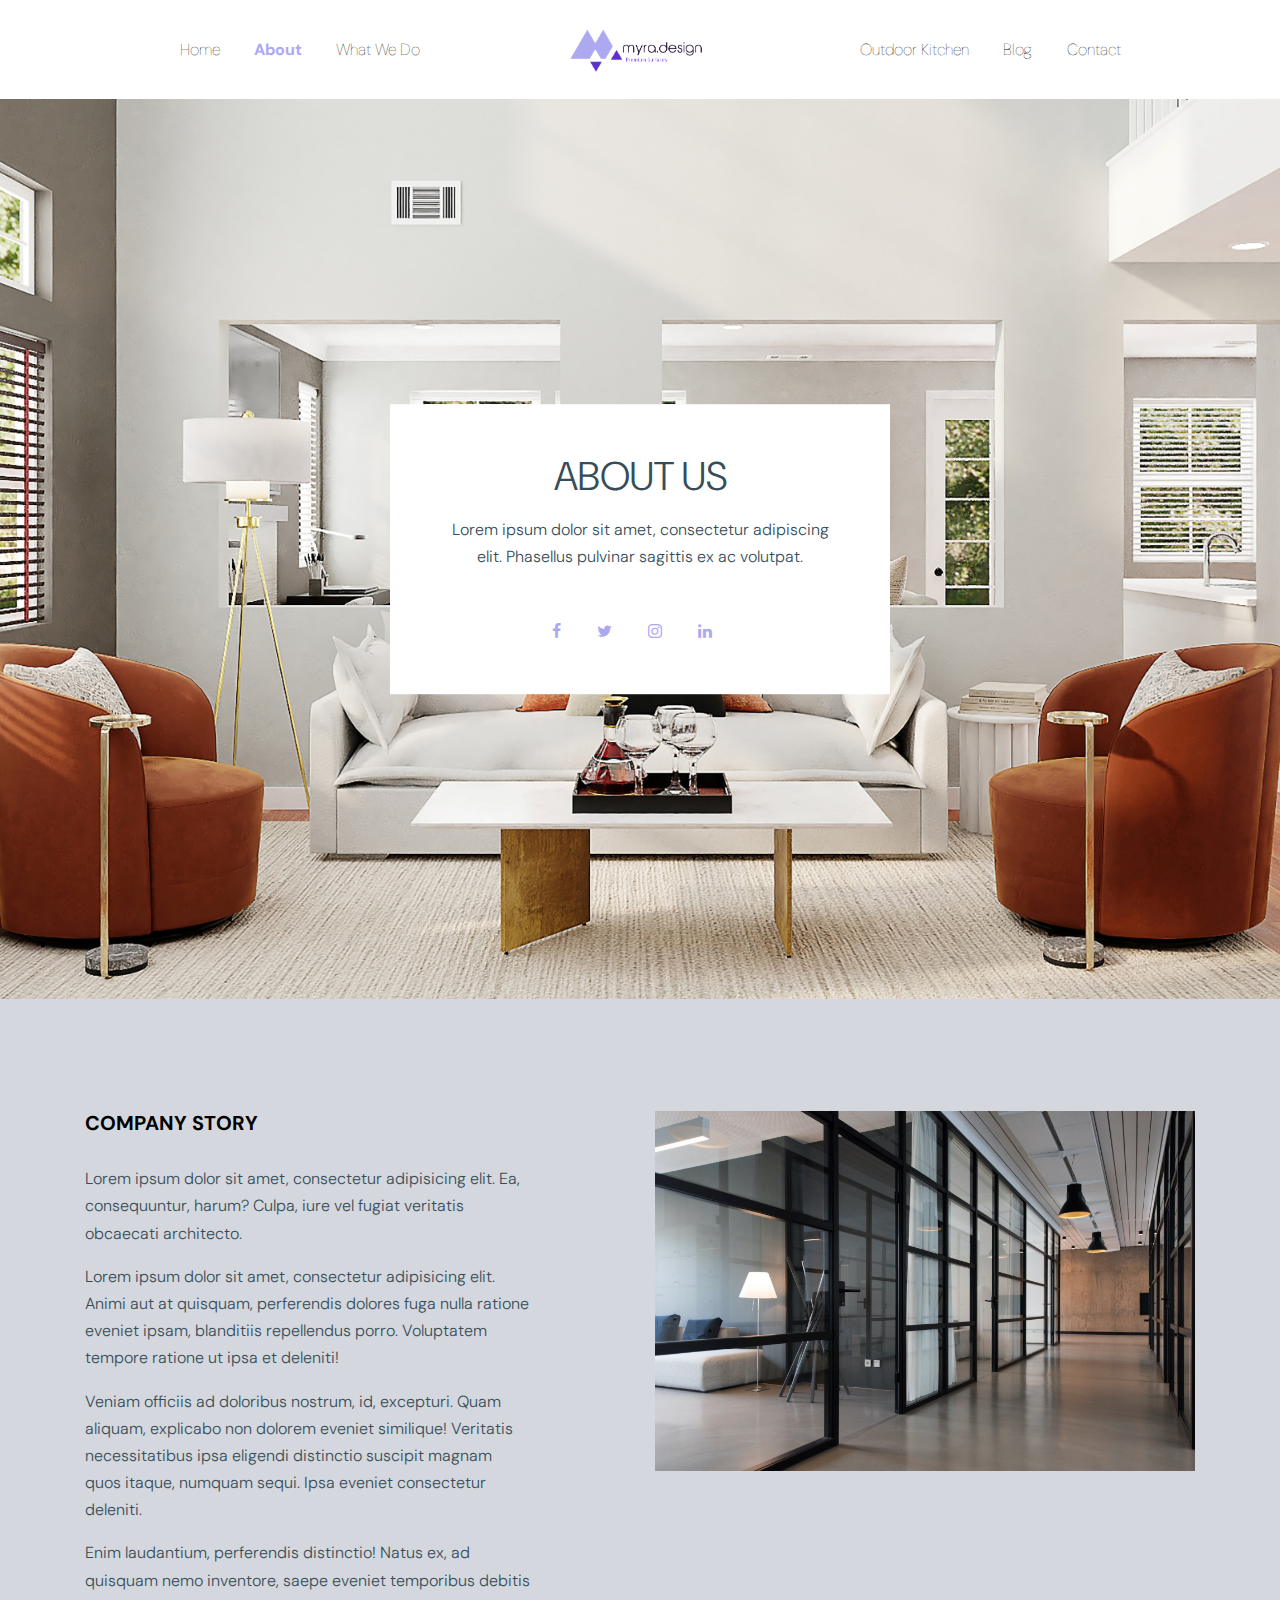
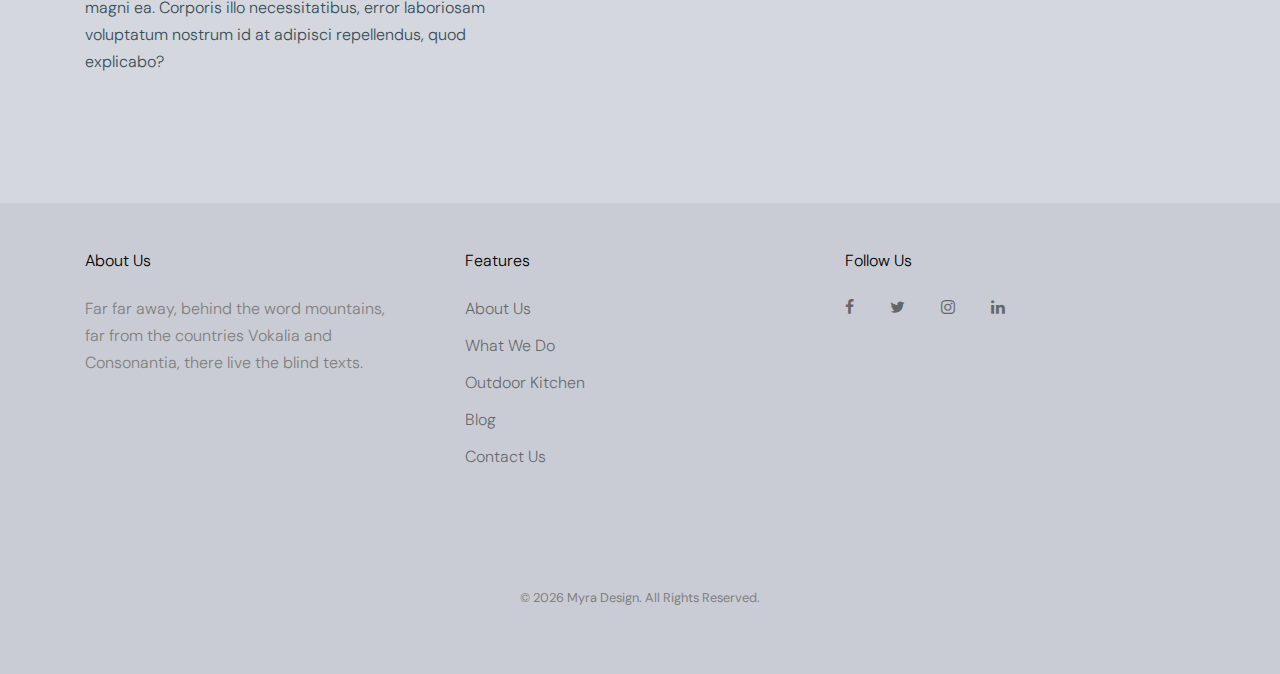
==== about.html @ 3d097239 "first commit" ====
<!DOCTYPE html>
<html lang="en">

<head>
  <title>MYRA DESIGN</title>
  <meta charset="utf-8">
  <meta name="viewport" content="width=device-width, initial-scale=1, shrink-to-fit=no">

  <meta name="description" content="" />
  <meta name="keywords" content="" />
  <meta name="author" content="Free-Template.co" />

  <link rel="shortcut icon" href="image/ico.ico">

  <link href="https://fonts.googleapis.com/css?family=DM+Sans:300,400,700&display=swap" rel="stylesheet">

  <link rel="stylesheet" href="fonts/icomoon/style.css">

  <link rel="stylesheet" href="css/bootstrap.min.css">
  <link rel="stylesheet" href="css/animate.min.css">
  <link rel="stylesheet" href="css/jquery.fancybox.min.css">
  <link rel="stylesheet" href="css/owl.carousel.min.css">
  <link rel="stylesheet" href="css/owl.theme.default.min.css">
  <link rel="stylesheet" href="fonts/flaticon/font/flaticon.css">
  <link rel="stylesheet" href="css/aos.css">

  <!-- MAIN CSS -->
  <link rel="stylesheet" href="css/style.css">

</head>

<body data-spy="scroll" data-target=".site-navbar-target" data-offset="300">


  <div class="site-wrap" id="home-section">

    <div class="site-mobile-menu site-navbar-target">
      <div class="site-mobile-menu-header">
        <div class="site-mobile-menu-close mt-3">
          <span class="icon-close2 js-menu-toggle"></span>
        </div>
      </div>
      <div class="site-mobile-menu-body"></div>
    </div>



    <header class="site-navbar site-navbar-target bg-white" role="banner">

      <div class="container">
        <div class="row align-items-center position-relative">

          <div class="col-lg-4">
            <nav class="site-navigation text-right ml-auto " role="navigation">
              <ul class="site-menu main-menu js-clone-nav ml-auto d-none d-lg-block">
                <li><a href="index.html" class="nav-link">Home</a></li>
                <li class="active"><a href="about.html" class="nav-link">About</a></li>
                <li><a href="services.html" class="nav-link">What We Do</a></li>
              </ul>
            </nav>
          </div>
          <div class="col-lg-4 text-center">
            <div class="site-logo">
              <a href="index.html"><img src="image/logo.png" width="50%" /></a>
            </div>


            <div class="ml-auto toggle-button d-inline-block d-lg-none"><a href="#"
                class="site-menu-toggle py-5 js-menu-toggle text-white"><span
                  class="icon-menu h3 text-primary"></span></a></div>
          </div>
          <div class="col-lg-4">
            <nav class="site-navigation text-left mr-auto " role="navigation">
              <ul class="site-menu main-menu js-clone-nav ml-auto d-none d-lg-block">
                <li><a href="project.html" class="nav-link">Outdoor Kitchen</a></li>
                <li><a href="blog.html" class="nav-link">Blog</a></li>
                <li><a href="contact.html" class="nav-link">Contact</a></li>
              </ul>
            </nav>
          </div>


        </div>
      </div>

    </header>




    <div class="ftco-blocks-cover-1">


      <div class="ftco-cover-1" style="background-image: url('image/project/img\ \(1\).jpg');">
        <div class="container">
          <div class="row align-items-center justify-content-center">
            <div class="col-lg-12 text-center">
              <div class="box-92819">
                <h1 class="text-uppercase mb-3">ABOUT US</h1>
                <p class="mb-5">Lorem ipsum dolor sit amet, consectetur adipiscing elit. Phasellus pulvinar sagittis ex ac
                  volutpat.</p>
                <a href="#about-section" class="smoothscroll pl-0 pr-3"><span class="icon-facebook"></span></a>
                <a href="#" class="pl-3 pr-3"><span class="icon-twitter"></span></a>
                <a href="#" class="pl-3 pr-3"><span class="icon-instagram"></span></a>
                <a href="#" class="pl-3 pr-3"><span class="icon-linkedin"></span></a>
            </div>
          </div>
        </div>
      </div>
    </div>


    <div class="site-section">
      <div class="container">
        <div class="row">
          <div class="col-md-5">
            <h2 class="heading-39291">Company Story</h2>
            <p>Lorem ipsum dolor sit amet, consectetur adipisicing elit. Ea, consequuntur, harum? Culpa,
              iure vel fugiat veritatis obcaecati architecto.</p>
            <p>Lorem ipsum dolor sit amet, consectetur adipisicing elit. Animi aut at quisquam, perferendis dolores fuga
              nulla ratione eveniet ipsam, blanditiis repellendus porro. Voluptatem tempore ratione ut ipsa et deleniti!
            </p>
            <p>Veniam officiis ad doloribus nostrum, id, excepturi. Quam aliquam, explicabo non dolorem eveniet
              similique! Veritatis necessitatibus ipsa eligendi distinctio suscipit magnam quos itaque, numquam sequi.
              Ipsa eveniet consectetur deleniti.</p>
            <p>Enim laudantium, perferendis distinctio! Natus ex, ad quisquam nemo inventore, saepe eveniet temporibus
              debitis magni ea. Corporis illo necessitatibus, error laboriosam voluptatum nostrum id at adipisci
              repellendus, quod explicabo?</p>
          </div>

          <div class="col-md-6 ml-auto">
            <img src="image/project/img (7).jpg" alt="Image" class="img-fluid">
          </div>
        </div>
      </div>
    </div>

    <footer class="site-footer">
      <div class="container">
        <div class="row">
          <div class="col-md-6">
            <div class="row">
              <div class="col-md-7">
                <h2 class="footer-heading mb-4">About Us</h2>
                <p>Far far away, behind the word mountains, far from the countries Vokalia and Consonantia, there live
                  the blind texts. </p>

              </div>
              <div class="col-md-4 ml-auto">
                <h2 class="footer-heading mb-4">Features</h2>
                <ul class="list-unstyled">
                  <li><a href="about.html">About Us</a></li>
                  <li><a href="services.html">What We Do</a></li>
                  <li><a href="project.html">Outdoor Kitchen</a></li>
                  <li><a href="blog.html">Blog</a></li>
                  <li><a href="contact.html">Contact Us</a></li>
                </ul>
              </div>

            </div>
          </div>
          <div class="col-md-4 ml-auto">


            <h2 class="footer-heading mb-4">Follow Us</h2>
            <a href="#about-section" class="smoothscroll pl-0 pr-3"><span class="icon-facebook"></span></a>
            <a href="#" class="pl-3 pr-3"><span class="icon-twitter"></span></a>
            <a href="#" class="pl-3 pr-3"><span class="icon-instagram"></span></a>
            <a href="#" class="pl-3 pr-3"><span class="icon-linkedin"></span></a>
            </form>
          </div>
        </div>
        <div class="row pt-5 mt-5 text-center">
          <div class="col-md-12">
            <div class="">
              <!-- Link back to Free-Template.co can't be removed. Template is licensed under CC BY 3.0. -->
              <p class="copyright"><small>&copy;
                  <script>
                    document.write(new Date().getFullYear());
                  </script> Myra Design. All Rights Reserved. </small></p>
            </div>
          </div>

        </div>
      </div>
    </footer>

  </div>

  <script src="js/jquery-3.3.1.min.js"></script>
  <script src="js/popper.min.js"></script>
  <script src="js/bootstrap.min.js"></script>
  <script src="js/owl.carousel.min.js"></script>
  <script src="js/jquery.sticky.js"></script>
  <script src="js/jquery.waypoints.min.js"></script>
  <script src="js/jquery.animateNumber.min.js"></script>
  <script src="js/jquery.fancybox.min.js"></script>
  <script src="js/jquery.easing.1.3.js"></script>
  <script src="js/aos.js"></script>

  <script src="js/main.js"></script>



</body>

</html>
---- fonts/icomoon/style.css ----
@font-face {
  font-family: 'icomoon';
  src:  url('fonts/icomoon.eot?10si43');
  src:  url('fonts/icomoon.eot?10si43#iefix') format('embedded-opentype'),
    url('fonts/icomoon.ttf?10si43') format('truetype'),
    url('fonts/icomoon.woff?10si43') format('woff'),
    url('fonts/icomoon.svg?10si43#icomoon') format('svg');
  font-weight: normal;
  font-style: normal;
}

[class^="icon-"], [class*=" icon-"] {
  /* use !important to prevent issues with browser extensions that change fonts */
  font-family: 'icomoon' !important;
  speak: none;
  font-style: normal;
  font-weight: normal;
  font-variant: normal;
  text-transform: none;
  line-height: 1;

  /* Better Font Rendering =========== */
  -webkit-font-smoothing: antialiased;
  -moz-osx-font-smoothing: grayscale;
}

.icon-asterisk:before {
  content: "\f069";
}
.icon-plus:before {
  content: "\f067";
}
.icon-question:before {
  content: "\f128";
}
.icon-minus:before {
  content: "\f068";
}
.icon-glass:before {
  content: "\f000";
}
.icon-music:before {
  content: "\f001";
}
.icon-search:before {
  content: "\f002";
}
.icon-envelope-o:before {
  content: "\f003";
}
.icon-heart:before {
  content: "\f004";
}
.icon-star:before {
  content: "\f005";
}
.icon-star-o:before {
  content: "\f006";
}
.icon-user:before {
  content: "\f007";
}
.icon-film:before {
  content: "\f008";
}
.icon-th-large:before {
  content: "\f009";
}
.icon-th:before {
  content: "\f00a";
}
.icon-th-list:before {
  content: "\f00b";
}
.icon-check:before {
  content: "\f00c";
}
.icon-close:before {
  content: "\f00d";
}
.icon-remove:before {
  content: "\f00d";
}
.icon-times:before {
  content: "\f00d";
}
.icon-search-plus:before {
  content: "\f00e";
}
.icon-search-minus:before {
  content: "\f010";
}
.icon-power-off:before {
  content: "\f011";
}
.icon-signal:before {
  content: "\f012";
}
.icon-cog:before {
  content: "\f013";
}
.icon-gear:before {
  content: "\f013";
}
.icon-trash-o:before {
  content: "\f014";
}
.icon-home:before {
  content: "\f015";
}
.icon-file-o:before {
  content: "\f016";
}
.icon-clock-o:before {
  content: "\f017";
}
.icon-road:before {
  content: "\f018";
}
.icon-download:before {
  content: "\f019";
}
.icon-arrow-circle-o-down:before {
  content: "\f01a";
}
.icon-arrow-circle-o-up:before {
  content: "\f01b";
}
.icon-inbox:before {
  content: "\f01c";
}
.icon-play-circle-o:before {
  content: "\f01d";
}
.icon-repeat:before {
  content: "\f01e";
}
.icon-rotate-right:before {
  content: "\f01e";
}
.icon-refresh:before {
  content: "\f021";
}
.icon-list-alt:before {
  content: "\f022";
}
.icon-lock:before {
  content: "\f023";
}
.icon-flag:before {
  content: "\f024";
}
.icon-headphones:before {
  content: "\f025";
}
.icon-volume-off:before {
  content: "\f026";
}
.icon-volume-down:before {
  content: "\f027";
}
.icon-volume-up:before {
  content: "\f028";
}
.icon-qrcode:before {
  content: "\f029";
}
.icon-barcode:before {
  content: "\f02a";
}
.icon-tag:before {
  content: "\f02b";
}
.icon-tags:before {
  content: "\f02c";
}
.icon-book:before {
  content: "\f02d";
}
.icon-bookmark:before {
  content: "\f02e";
}
.icon-print:before {
  content: "\f02f";
}
.icon-camera:before {
  content: "\f030";
}
.icon-font:before {
  content: "\f031";
}
.icon-bold:before {
  content: "\f032";
}
.icon-italic:before {
  content: "\f033";
}
.icon-text-height:before {
  content: "\f034";
}
.icon-text-width:before {
  content: "\f035";
}
.icon-align-left:before {
  content: "\f036";
}
.icon-align-center:before {
  content: "\f037";
}
.icon-align-right:before {
  content: "\f038";
}
.icon-align-justify:before {
  content: "\f039";
}
.icon-list:before {
  content: "\f03a";
}
.icon-dedent:before {
  content: "\f03b";
}
.icon-outdent:before {
  content: "\f03b";
}
.icon-indent:before {
  content: "\f03c";
}
.icon-video-camera:before {
  content: "\f03d";
}
.icon-image:before {
  content: "\f03e";
}
.icon-photo:before {
  content: "\f03e";
}
.icon-picture-o:before {
  content: "\f03e";
}
.icon-pencil:before {
  content: "\f040";
}
.icon-map-marker:before {
  content: "\f041";
}
.icon-adjust:before {
  content: "\f042";
}
.icon-tint:before {
  content: "\f043";
}
.icon-edit:before {
  content: "\f044";
}
.icon-pencil-square-o:before {
  content: "\f044";
}
.icon-share-square-o:before {
  content: "\f045";
}
.icon-check-square-o:before {
  content: "\f046";
}
.icon-arrows:before {
  content: "\f047";
}
.icon-step-backward:before {
  content: "\f048";
}
.icon-fast-backward:before {
  content: "\f049";
}
.icon-backward:before {
  content: "\f04a";
}
.icon-play:before {
  content: "\f04b";
}
.icon-pause:before {
  content: "\f04c";
}
.icon-stop:before {
  content: "\f04d";
}
.icon-forward:before {
  content: "\f04e";
}
.icon-fast-forward:before {
  content: "\f050";
}
.icon-step-forward:before {
  content: "\f051";
}
.icon-eject:before {
  content: "\f052";
}
.icon-chevron-left:before {
  content: "\f053";
}
.icon-chevron-right:before {
  content: "\f054";
}
.icon-plus-circle:before {
  content: "\f055";
}
.icon-minus-circle:before {
  content: "\f056";
}
.icon-times-circle:before {
  content: "\f057";
}
.icon-check-circle:before {
  content: "\f058";
}
.icon-question-circle:before {
  content: "\f059";
}
.icon-info-circle:before {
  content: "\f05a";
}
.icon-crosshairs:before {
  content: "\f05b";
}
.icon-times-circle-o:before {
  content: "\f05c";
}
.icon-check-circle-o:before {
  content: "\f05d";
}
.icon-ban:before {
  content: "\f05e";
}
.icon-arrow-left:before {
  content: "\f060";
}
.icon-arrow-right:before {
  content: "\f061";
}
.icon-arrow-up:before {
  content: "\f062";
}
.icon-arrow-down:before {
  content: "\f063";
}
.icon-mail-forward:before {
  content: "\f064";
}
.icon-share:before {
  content: "\f064";
}
.icon-expand:before {
  content: "\f065";
}
.icon-compress:before {
  content: "\f066";
}
.icon-exclamation-circle:before {
  content: "\f06a";
}
.icon-gift:before {
  content: "\f06b";
}
.icon-leaf:before {
  content: "\f06c";
}
.icon-fire:before {
  content: "\f06d";
}
.icon-eye:before {
  content: "\f06e";
}
.icon-eye-slash:before {
  content: "\f070";
}
.icon-exclamation-triangle:before {
  content: "\f071";
}
.icon-warning:before {
  content: "\f071";
}
.icon-plane:before {
  content: "\f072";
}
.icon-calendar:before {
  content: "\f073";
}
.icon-random:before {
  content: "\f074";
}
.icon-comment:before {
  content: "\f075";
}
.icon-magnet:before {
  content: "\f076";
}
.icon-chevron-up:before {
  content: "\f077";
}
.icon-chevron-down:before {
  content: "\f078";
}
.icon-retweet:before {
  content: "\f079";
}
.icon-shopping-cart:before {
  content: "\f07a";
}
.icon-folder:before {
  content: "\f07b";
}
.icon-folder-open:before {
  content: "\f07c";
}
.icon-arrows-v:before {
  content: "\f07d";
}
.icon-arrows-h:before {
  content: "\f07e";
}
.icon-bar-chart:before {
  content: "\f080";
}
.icon-bar-chart-o:before {
  content: "\f080";
}
.icon-twitter-square:before {
  content: "\f081";
}
.icon-facebook-square:before {
  content: "\f082";
}
.icon-camera-retro:before {
  content: "\f083";
}
.icon-key:before {
  content: "\f084";
}
.icon-cogs:before {
  content: "\f085";
}
.icon-gears:before {
  content: "\f085";
}
.icon-comments:before {
  content: "\f086";
}
.icon-thumbs-o-up:before {
  content: "\f087";
}
.icon-thumbs-o-down:before {
  content: "\f088";
}
.icon-star-half:before {
  content: "\f089";
}
.icon-heart-o:before {
  content: "\f08a";
}
.icon-sign-out:before {
  content: "\f08b";
}
.icon-linkedin-square:before {
  content: "\f08c";
}
.icon-thumb-tack:before {
  content: "\f08d";
}
.icon-external-link:before {
  content: "\f08e";
}
.icon-sign-in:before {
  content: "\f090";
}
.icon-trophy:before {
  content: "\f091";
}
.icon-github-square:before {
  content: "\f092";
}
.icon-upload:before {
  content: "\f093";
}
.icon-lemon-o:before {
  content: "\f094";
}
.icon-phone:before {
  content: "\f095";
}
.icon-square-o:before {
  content: "\f096";
}
.icon-bookmark-o:before {
  content: "\f097";
}
.icon-phone-square:before {
  content: "\f098";
}
.icon-twitter:before {
  content: "\f099";
}
.icon-facebook:before {
  content: "\f09a";
}
.icon-facebook-f:before {
  content: "\f09a";
}
.icon-github:before {
  content: "\f09b";
}
.icon-unlock:before {
  content: "\f09c";
}
.icon-credit-card:before {
  content: "\f09d";
}
.icon-feed:before {
  content: "\f09e";
}
.icon-rss:before {
  content: "\f09e";
}
.icon-hdd-o:before {
  content: "\f0a0";
}
.icon-bullhorn:before {
  content: "\f0a1";
}
.icon-bell-o:before {
  content: "\f0a2";
}
.icon-certificate:before {
  content: "\f0a3";
}
.icon-hand-o-right:before {
  content: "\f0a4";
}
.icon-hand-o-left:before {
  content: "\f0a5";
}
.icon-hand-o-up:before {
  content: "\f0a6";
}
.icon-hand-o-down:before {
  content: "\f0a7";
}
.icon-arrow-circle-left:before {
  content: "\f0a8";
}
.icon-arrow-circle-right:before {
  content: "\f0a9";
}
.icon-arrow-circle-up:before {
  content: "\f0aa";
}
.icon-arrow-circle-down:before {
  content: "\f0ab";
}
.icon-globe:before {
  content: "\f0ac";
}
.icon-wrench:before {
  content: "\f0ad";
}
.icon-tasks:before {
  content: "\f0ae";
}
.icon-filter:before {
  content: "\f0b0";
}
.icon-briefcase:before {
  content: "\f0b1";
}
.icon-arrows-alt:before {
  content: "\f0b2";
}
.icon-group:before {
  content: "\f0c0";
}
.icon-users:before {
  content: "\f0c0";
}
.icon-chain:before {
  content: "\f0c1";
}
.icon-link:before {
  content: "\f0c1";
}
.icon-cloud:before {
  content: "\f0c2";
}
.icon-flask:before {
  content: "\f0c3";
}
.icon-cut:before {
  content: "\f0c4";
}
.icon-scissors:before {
  content: "\f0c4";
}
.icon-copy:before {
  content: "\f0c5";
}
.icon-files-o:before {
  content: "\f0c5";
}
.icon-paperclip:before {
  content: "\f0c6";
}
.icon-floppy-o:before {
  content: "\f0c7";
}
.icon-save:before {
  content: "\f0c7";
}
.icon-square:before {
  content: "\f0c8";
}
.icon-bars:before {
  content: "\f0c9";
}
.icon-navicon:before {
  content: "\f0c9";
}
.icon-reorder:before {
  content: "\f0c9";
}
.icon-list-ul:before {
  content: "\f0ca";
}
.icon-list-ol:before {
  content: "\f0cb";
}
.icon-strikethrough:before {
  content: "\f0cc";
}
.icon-underline:before {
  content: "\f0cd";
}
.icon-table:before {
  content: "\f0ce";
}
.icon-magic:before {
  content: "\f0d0";
}
.icon-truck:before {
  content: "\f0d1";
}
.icon-pinterest:before {
  content: "\f0d2";
}
.icon-pinterest-square:before {
  content: "\f0d3";
}
.icon-google-plus-square:before {
  content: "\f0d4";
}
.icon-google-plus:before {
  content: "\f0d5";
}
.icon-money:before {
  content: "\f0d6";
}
.icon-caret-down:before {
  content: "\f0d7";
}
.icon-caret-up:before {
  content: "\f0d8";
}
.icon-caret-left:before {
  content: "\f0d9";
}
.icon-caret-right:before {
  content: "\f0da";
}
.icon-columns:before {
  content: "\f0db";
}
.icon-sort:before {
  content: "\f0dc";
}
.icon-unsorted:before {
  content: "\f0dc";
}
.icon-sort-desc:before {
  content: "\f0dd";
}
.icon-sort-down:before {
  content: "\f0dd";
}
.icon-sort-asc:before {
  content: "\f0de";
}
.icon-sort-up:before {
  content: "\f0de";
}
.icon-envelope:before {
  content: "\f0e0";
}
.icon-linkedin:before {
  content: "\f0e1";
}
.icon-rotate-left:before {
  content: "\f0e2";
}
.icon-undo:before {
  content: "\f0e2";
}
.icon-gavel:before {
  content: "\f0e3";
}
.icon-legal:before {
  content: "\f0e3";
}
.icon-dashboard:before {
  content: "\f0e4";
}
.icon-tachometer:before {
  content: "\f0e4";
}
.icon-comment-o:before {
  content: "\f0e5";
}
.icon-comments-o:before {
  content: "\f0e6";
}
.icon-bolt:before {
  content: "\f0e7";
}
.icon-flash:before {
  content: "\f0e7";
}
.icon-sitemap:before {
  content: "\f0e8";
}
.icon-umbrella:before {
  content: "\f0e9";
}
.icon-clipboard:before {
  content: "\f0ea";
}
.icon-paste:before {
  content: "\f0ea";
}
.icon-lightbulb-o:before {
  content: "\f0eb";
}
.icon-exchange:before {
  content: "\f0ec";
}
.icon-cloud-download:before {
  content: "\f0ed";
}
.icon-cloud-upload:before {
  content: "\f0ee";
}
.icon-user-md:before {
  content: "\f0f0";
}
.icon-stethoscope:before {
  content: "\f0f1";
}
.icon-suitcase:before {
  content: "\f0f2";
}
.icon-bell:before {
  content: "\f0f3";
}
.icon-coffee:before {
  content: "\f0f4";
}
.icon-cutlery:before {
  content: "\f0f5";
}
.icon-file-text-o:before {
  content: "\f0f6";
}
.icon-building-o:before {
  content: "\f0f7";
}
.icon-hospital-o:before {
  content: "\f0f8";
}
.icon-ambulance:before {
  content: "\f0f9";
}
.icon-medkit:before {
  content: "\f0fa";
}
.icon-fighter-jet:before {
  content: "\f0fb";
}
.icon-beer:before {
  content: "\f0fc";
}
.icon-h-square:before {
  content: "\f0fd";
}
.icon-plus-square:before {
  content: "\f0fe";
}
.icon-angle-double-left:before {
  content: "\f100";
}
.icon-angle-double-right:before {
  content: "\f101";
}
.icon-angle-double-up:before {
  content: "\f102";
}
.icon-angle-double-down:before {
  content: "\f103";
}
.icon-angle-left:before {
  content: "\f104";
}
.icon-angle-right:before {
  content: "\f105";
}
.icon-angle-up:before {
  content: "\f106";
}
.icon-angle-down:before {
  content: "\f107";
}
.icon-desktop:before {
  content: "\f108";
}
.icon-laptop:before {
  content: "\f109";
}
.icon-tablet:before {
  content: "\f10a";
}
.icon-mobile:before {
  content: "\f10b";
}
.icon-mobile-phone:before {
  content: "\f10b";
}
.icon-circle-o:before {
  content: "\f10c";
}
.icon-quote-left:before {
  content: "\f10d";
}
.icon-quote-right:before {
  content: "\f10e";
}
.icon-spinner:before {
  content: "\f110";
}
.icon-circle:before {
  content: "\f111";
}
.icon-mail-reply:before {
  content: "\f112";
}
.icon-reply:before {
  content: "\f112";
}
.icon-github-alt:before {
  content: "\f113";
}
.icon-folder-o:before {
  content: "\f114";
}
.icon-folder-open-o:before {
  content: "\f115";
}
.icon-smile-o:before {
  content: "\f118";
}
.icon-frown-o:before {
  content: "\f119";
}
.icon-meh-o:before {
  content: "\f11a";
}
.icon-gamepad:before {
  content: "\f11b";
}
.icon-keyboard-o:before {
  content: "\f11c";
}
.icon-flag-o:before {
  content: "\f11d";
}
.icon-flag-checkered:before {
  content: "\f11e";
}
.icon-terminal:before {
  content: "\f120";
}
.icon-code:before {
  content: "\f121";
}
.icon-mail-reply-all:before {
  content: "\f122";
}
.icon-reply-all:before {
  content: "\f122";
}
.icon-star-half-empty:before {
  content: "\f123";
}
.icon-star-half-full:before {
  content: "\f123";
}
.icon-star-half-o:before {
  content: "\f123";
}
.icon-location-arrow:before {
  content: "\f124";
}
.icon-crop:before {
  content: "\f125";
}
.icon-code-fork:before {
  content: "\f126";
}
.icon-chain-broken:before {
  content: "\f127";
}
.icon-unlink:before {
  content: "\f127";
}
.icon-info:before {
  content: "\f129";
}
.icon-exclamation:before {
  content: "\f12a";
}
.icon-superscript:before {
  content: "\f12b";
}
.icon-subscript:before {
  content: "\f12c";
}
.icon-eraser:before {
  content: "\f12d";
}
.icon-puzzle-piece:before {
  content: "\f12e";
}
.icon-microphone:before {
  content: "\f130";
}
.icon-microphone-slash:before {
  content: "\f131";
}
.icon-shield:before {
  content: "\f132";
}
.icon-calendar-o:before {
  content: "\f133";
}
.icon-fire-extinguisher:before {
  content: "\f134";
}
.icon-rocket:before {
  content: "\f135";
}
.icon-maxcdn:before {
  content: "\f136";
}
.icon-chevron-circle-left:before {
  content: "\f137";
}
.icon-chevron-circle-right:before {
  content: "\f138";
}
.icon-chevron-circle-up:before {
  content: "\f139";
}
.icon-chevron-circle-down:before {
  content: "\f13a";
}
.icon-html5:before {
  content: "\f13b";
}
.icon-css3:before {
  content: "\f13c";
}
.icon-anchor:before {
  content: "\f13d";
}
.icon-unlock-alt:before {
  content: "\f13e";
}
.icon-bullseye:before {
  content: "\f140";
}
.icon-ellipsis-h:before {
  content: "\f141";
}
.icon-ellipsis-v:before {
  content: "\f142";
}
.icon-rss-square:before {
  content: "\f143";
}
.icon-play-circle:before {
  content: "\f144";
}
.icon-ticket:before {
  content: "\f145";
}
.icon-minus-square:before {
  content: "\f146";
}
.icon-minus-square-o:before {
  content: "\f147";
}
.icon-level-up:before {
  content: "\f148";
}
.icon-level-down:before {
  content: "\f149";
}
.icon-check-square:before {
  content: "\f14a";
}
.icon-pencil-square:before {
  content: "\f14b";
}
.icon-external-link-square:before {
  content: "\f14c";
}
.icon-share-square:before {
  content: "\f14d";
}
.icon-compass:before {
  content: "\f14e";
}
.icon-caret-square-o-down:before {
  content: "\f150";
}
.icon-toggle-down:before {
  content: "\f150";
}
.icon-caret-square-o-up:before {
  content: "\f151";
}
.icon-toggle-up:before {
  content: "\f151";
}
.icon-caret-square-o-right:before {
  content: "\f152";
}
.icon-toggle-right:before {
  content: "\f152";
}
.icon-eur:before {
  content: "\f153";
}
.icon-euro:before {
  content: "\f153";
}
.icon-gbp:before {
  content: "\f154";
}
.icon-dollar:before {
  content: "\f155";
}
.icon-usd:before {
  content: "\f155";
}
.icon-inr:before {
  content: "\f156";
}
.icon-rupee:before {
  content: "\f156";
}
.icon-cny:before {
  content: "\f157";
}
.icon-jpy:before {
  content: "\f157";
}
.icon-rmb:before {
  content: "\f157";
}
.icon-yen:before {
  content: "\f157";
}
.icon-rouble:before {
  content: "\f158";
}
.icon-rub:before {
  content: "\f158";
}
.icon-ruble:before {
  content: "\f158";
}
.icon-krw:before {
  content: "\f159";
}
.icon-won:before {
  content: "\f159";
}
.icon-bitcoin:before {
  content: "\f15a";
}
.icon-btc:before {
  content: "\f15a";
}
.icon-file:before {
  content: "\f15b";
}
.icon-file-text:before {
  content: "\f15c";
}
.icon-sort-alpha-asc:before {
  content: "\f15d";
}
.icon-sort-alpha-desc:before {
  content: "\f15e";
}
.icon-sort-amount-asc:before {
  content: "\f160";
}
.icon-sort-amount-desc:before {
  content: "\f161";
}
.icon-sort-numeric-asc:before {
  content: "\f162";
}
.icon-sort-numeric-desc:before {
  content: "\f163";
}
.icon-thumbs-up:before {
  content: "\f164";
}
.icon-thumbs-down:before {
  content: "\f165";
}
.icon-youtube-square:before {
  content: "\f166";
}
.icon-youtube:before {
  content: "\f167";
}
.icon-xing:before {
  content: "\f168";
}
.icon-xing-square:before {
  content: "\f169";
}
.icon-youtube-play:before {
  content: "\f16a";
}
.icon-dropbox:before {
  content: "\f16b";
}
.icon-stack-overflow:before {
  content: "\f16c";
}
.icon-instagram:before {
  content: "\f16d";
}
.icon-flickr:before {
  content: "\f16e";
}
.icon-adn:before {
  content: "\f170";
}
.icon-bitbucket:before {
  content: "\f171";
}
.icon-bitbucket-square:before {
  content: "\f172";
}
.icon-tumblr:before {
  content: "\f173";
}
.icon-tumblr-square:before {
  content: "\f174";
}
.icon-long-arrow-down:before {
  content: "\f175";
}
.icon-long-arrow-up:before {
  content: "\f176";
}
.icon-long-arrow-left:before {
  content: "\f177";
}
.icon-long-arrow-right:before {
  content: "\f178";
}
.icon-apple:before {
  content: "\f179";
}
.icon-windows:before {
  content: "\f17a";
}
.icon-android:before {
  content: "\f17b";
}
.icon-linux:before {
  content: "\f17c";
}
.icon-dribbble:before {
  content: "\f17d";
}
.icon-skype:before {
  content: "\f17e";
}
.icon-foursquare:before {
  content: "\f180";
}
.icon-trello:before {
  content: "\f181";
}
.icon-female:before {
  content: "\f182";
}
.icon-male:before {
  content: "\f183";
}
.icon-gittip:before {
  content: "\f184";
}
.icon-gratipay:before {
  content: "\f184";
}
.icon-sun-o:before {
  content: "\f185";
}
.icon-moon-o:before {
  content: "\f186";
}
.icon-archive:before {
  content: "\f187";
}
.icon-bug:before {
  content: "\f188";
}
.icon-vk:before {
  content: "\f189";
}
.icon-weibo:before {
  content: "\f18a";
}
.icon-renren:before {
  content: "\f18b";
}
.icon-pagelines:before {
  content: "\f18c";
}
.icon-stack-exchange:before {
  content: "\f18d";
}
.icon-arrow-circle-o-right:before {
  content: "\f18e";
}
.icon-arrow-circle-o-left:before {
  content: "\f190";
}
.icon-caret-square-o-left:before {
  content: "\f191";
}
.icon-toggle-left:before {
  content: "\f191";
}
.icon-dot-circle-o:before {
  content: "\f192";
}
.icon-wheelchair:before {
  content: "\f193";
}
.icon-vimeo-square:before {
  content: "\f194";
}
.icon-try:before {
  content: "\f195";
}
.icon-turkish-lira:before {
  content: "\f195";
}
.icon-plus-square-o:before {
  content: "\f196";
}
.icon-space-shuttle:before {
  content: "\f197";
}
.icon-slack:before {
  content: "\f198";
}
.icon-envelope-square:before {
  content: "\f199";
}
.icon-wordpress:before {
  content: "\f19a";
}
.icon-openid:before {
  content: "\f19b";
}
.icon-bank:before {
  content: "\f19c";
}
.icon-institution:before {
  content: "\f19c";
}
.icon-university:before {
  content: "\f19c";
}
.icon-graduation-cap:before {
  content: "\f19d";
}
.icon-mortar-board:before {
  content: "\f19d";
}
.icon-yahoo:before {
  content: "\f19e";
}
.icon-google:before {
  content: "\f1a0";
}
.icon-reddit:before {
  content: "\f1a1";
}
.icon-reddit-square:before {
  content: "\f1a2";
}
.icon-stumbleupon-circle:before {
  content: "\f1a3";
}
.icon-stumbleupon:before {
  content: "\f1a4";
}
.icon-delicious:before {
  content: "\f1a5";
}
.icon-digg:before {
  content: "\f1a6";
}
.icon-pied-piper-pp:before {
  content: "\f1a7";
}
.icon-pied-piper-alt:before {
  content: "\f1a8";
}
.icon-drupal:before {
  content: "\f1a9";
}
.icon-joomla:before {
  content: "\f1aa";
}
.icon-language:before {
  content: "\f1ab";
}
.icon-fax:before {
  content: "\f1ac";
}
.icon-building:before {
  content: "\f1ad";
}
.icon-child:before {
  content: "\f1ae";
}
.icon-paw:before {
  content: "\f1b0";
}
.icon-spoon:before {
  content: "\f1b1";
}
.icon-cube:before {
  content: "\f1b2";
}
.icon-cubes:before {
  content: "\f1b3";
}
.icon-behance:before {
  content: "\f1b4";
}
.icon-behance-square:before {
  content: "\f1b5";
}
.icon-steam:before {
  content: "\f1b6";
}
.icon-steam-square:before {
  content: "\f1b7";
}
.icon-recycle:before {
  content: "\f1b8";
}
.icon-automobile:before {
  content: "\f1b9";
}
.icon-car:before {
  content: "\f1b9";
}
.icon-cab:before {
  content: "\f1ba";
}
.icon-taxi:before {
  content: "\f1ba";
}
.icon-tree:before {
  content: "\f1bb";
}
.icon-spotify:before {
  content: "\f1bc";
}
.icon-deviantart:before {
  content: "\f1bd";
}
.icon-soundcloud:before {
  content: "\f1be";
}
.icon-database:before {
  content: "\f1c0";
}
.icon-file-pdf-o:before {
  content: "\f1c1";
}
.icon-file-word-o:before {
  content: "\f1c2";
}
.icon-file-excel-o:before {
  content: "\f1c3";
}
.icon-file-powerpoint-o:before {
  content: "\f1c4";
}
.icon-file-image-o:before {
  content: "\f1c5";
}
.icon-file-photo-o:before {
  content: "\f1c5";
}
.icon-file-picture-o:before {
  content: "\f1c5";
}
.icon-file-archive-o:before {
  content: "\f1c6";
}
.icon-file-zip-o:before {
  content: "\f1c6";
}
.icon-file-audio-o:before {
  content: "\f1c7";
}
.icon-file-sound-o:before {
  content: "\f1c7";
}
.icon-file-movie-o:before {
  content: "\f1c8";
}
.icon-file-video-o:before {
  content: "\f1c8";
}
.icon-file-code-o:before {
  content: "\f1c9";
}
.icon-vine:before {
  content: "\f1ca";
}
.icon-codepen:before {
  content: "\f1cb";
}
.icon-jsfiddle:before {
  content: "\f1cc";
}
.icon-life-bouy:before {
  content: "\f1cd";
}
.icon-life-buoy:before {
  content: "\f1cd";
}
.icon-life-ring:before {
  content: "\f1cd";
}
.icon-life-saver:before {
  content: "\f1cd";
}
.icon-support:before {
  content: "\f1cd";
}
.icon-circle-o-notch:before {
  content: "\f1ce";
}
.icon-ra:before {
  content: "\f1d0";
}
.icon-rebel:before {
  content: "\f1d0";
}
.icon-resistance:before {
  content: "\f1d0";
}
.icon-empire:before {
  content: "\f1d1";
}
.icon-ge:before {
  content: "\f1d1";
}
.icon-git-square:before {
  content: "\f1d2";
}
.icon-git:before {
  content: "\f1d3";
}
.icon-hacker-news:before {
  content: "\f1d4";
}
.icon-y-combinator-square:before {
  content: "\f1d4";
}
.icon-yc-square:before {
  content: "\f1d4";
}
.icon-tencent-weibo:before {
  content: "\f1d5";
}
.icon-qq:before {
  content: "\f1d6";
}
.icon-wechat:before {
  content: "\f1d7";
}
.icon-weixin:before {
  content: "\f1d7";
}
.icon-paper-plane:before {
  content: "\f1d8";
}
.icon-send:before {
  content: "\f1d8";
}
.icon-paper-plane-o:before {
  content: "\f1d9";
}
.icon-send-o:before {
  content: "\f1d9";
}
.icon-history:before {
  content: "\f1da";
}
.icon-circle-thin:before {
  content: "\f1db";
}
.icon-header:before {
  content: "\f1dc";
}
.icon-paragraph:before {
  content: "\f1dd";
}
.icon-sliders:before {
  content: "\f1de";
}
.icon-share-alt:before {
  content: "\f1e0";
}
.icon-share-alt-square:before {
  content: "\f1e1";
}
.icon-bomb:before {
  content: "\f1e2";
}
.icon-futbol-o:before {
  content: "\f1e3";
}
.icon-soccer-ball-o:before {
  content: "\f1e3";
}
.icon-tty:before {
  content: "\f1e4";
}
.icon-binoculars:before {
  content: "\f1e5";
}
.icon-plug:before {
  content: "\f1e6";
}
.icon-slideshare:before {
  content: "\f1e7";
}
.icon-twitch:before {
  content: "\f1e8";
}
.icon-yelp:before {
  content: "\f1e9";
}
.icon-newspaper-o:before {
  content: "\f1ea";
}
.icon-wifi:before {
  content: "\f1eb";
}
.icon-calculator:before {
  content: "\f1ec";
}
.icon-paypal:before {
  content: "\f1ed";
}
.icon-google-wallet:before {
  content: "\f1ee";
}
.icon-cc-visa:before {
  content: "\f1f0";
}
.icon-cc-mastercard:before {
  content: "\f1f1";
}
.icon-cc-discover:before {
  content: "\f1f2";
}
.icon-cc-amex:before {
  content: "\f1f3";
}
.icon-cc-paypal:before {
  content: "\f1f4";
}
.icon-cc-stripe:before {
  content: "\f1f5";
}
.icon-bell-slash:before {
  content: "\f1f6";
}
.icon-bell-slash-o:before {
  content: "\f1f7";
}
.icon-trash:before {
  content: "\f1f8";
}
.icon-copyright:before {
  content: "\f1f9";
}
.icon-at:before {
  content: "\f1fa";
}
.icon-eyedropper:before {
  content: "\f1fb";
}
.icon-paint-brush:before {
  content: "\f1fc";
}
.icon-birthday-cake:before {
  content: "\f1fd";
}
.icon-area-chart:before {
  content: "\f1fe";
}
.icon-pie-chart:before {
  content: "\f200";
}
.icon-line-chart:before {
  content: "\f201";
}
.icon-lastfm:before {
  content: "\f202";
}
.icon-lastfm-square:before {
  content: "\f203";
}
.icon-toggle-off:before {
  content: "\f204";
}
.icon-toggle-on:before {
  content: "\f205";
}
.icon-bicycle:before {
  content: "\f206";
}
.icon-bus:before {
  content: "\f207";
}
.icon-ioxhost:before {
  content: "\f208";
}
.icon-angellist:before {
  content: "\f209";
}
.icon-cc:before {
  content: "\f20a";
}
.icon-ils:before {
  content: "\f20b";
}
.icon-shekel:before {
  content: "\f20b";
}
.icon-sheqel:before {
  content: "\f20b";
}
.icon-meanpath:before {
  content: "\f20c";
}
.icon-buysellads:before {
  content: "\f20d";
}
.icon-connectdevelop:before {
  content: "\f20e";
}
.icon-dashcube:before {
  content: "\f210";
}
.icon-forumbee:before {
  content: "\f211";
}
.icon-leanpub:before {
  content: "\f212";
}
.icon-sellsy:before {
  content: "\f213";
}
.icon-shirtsinbulk:before {
  content: "\f214";
}
.icon-simplybuilt:before {
  content: "\f215";
}
.icon-skyatlas:before {
  content: "\f216";
}
.icon-cart-plus:before {
  content: "\f217";
}
.icon-cart-arrow-down:before {
  content: "\f218";
}
.icon-diamond:before {
  content: "\f219";
}
.icon-ship:before {
  content: "\f21a";
}
.icon-user-secret:before {
  content: "\f21b";
}
.icon-motorcycle:before {
  content: "\f21c";
}
.icon-street-view:before {
  content: "\f21d";
}
.icon-heartbeat:before {
  content: "\f21e";
}
.icon-venus:before {
  content: "\f221";
}
.icon-mars:before {
  content: "\f222";
}
.icon-mercury:before {
  content: "\f223";
}
.icon-intersex:before {
  content: "\f224";
}
.icon-transgender:before {
  content: "\f224";
}
.icon-transgender-alt:before {
  content: "\f225";
}
.icon-venus-double:before {
  content: "\f226";
}
.icon-mars-double:before {
  content: "\f227";
}
.icon-venus-mars:before {
  content: "\f228";
}
.icon-mars-stroke:before {
  content: "\f229";
}
.icon-mars-stroke-v:before {
  content: "\f22a";
}
.icon-mars-stroke-h:before {
  content: "\f22b";
}
.icon-neuter:before {
  content: "\f22c";
}
.icon-genderless:before {
  content: "\f22d";
}
.icon-facebook-official:before {
  content: "\f230";
}
.icon-pinterest-p:before {
  content: "\f231";
}
.icon-whatsapp:before {
  content: "\f232";
}
.icon-server:before {
  content: "\f233";
}
.icon-user-plus:before {
  content: "\f234";
}
.icon-user-times:before {
  content: "\f235";
}
.icon-bed:before {
  content: "\f236";
}
.icon-hotel:before {
  content: "\f236";
}
.icon-viacoin:before {
  content: "\f237";
}
.icon-train:before {
  content: "\f238";
}
.icon-subway:before {
  content: "\f239";
}
.icon-medium:before {
  content: "\f23a";
}
.icon-y-combinator:before {
  content: "\f23b";
}
.icon-yc:before {
  content: "\f23b";
}
.icon-optin-monster:before {
  content: "\f23c";
}
.icon-opencart:before {
  content: "\f23d";
}
.icon-expeditedssl:before {
  content: "\f23e";
}
.icon-battery:before {
  content: "\f240";
}
.icon-battery-4:before {
  content: "\f240";
}
.icon-battery-full:before {
  content: "\f240";
}
.icon-battery-3:before {
  content: "\f241";
}
.icon-battery-three-quarters:before {
  content: "\f241";
}
.icon-battery-2:before {
  content: "\f242";
}
.icon-battery-half:before {
  content: "\f242";
}
.icon-battery-1:before {
  content: "\f243";
}
.icon-battery-quarter:before {
  content: "\f243";
}
.icon-battery-0:before {
  content: "\f244";
}
.icon-battery-empty:before {
  content: "\f244";
}
.icon-mouse-pointer:before {
  content: "\f245";
}
.icon-i-cursor:before {
  content: "\f246";
}
.icon-object-group:before {
  content: "\f247";
}
.icon-object-ungroup:before {
  content: "\f248";
}
.icon-sticky-note:before {
  content: "\f249";
}
.icon-sticky-note-o:before {
  content: "\f24a";
}
.icon-cc-jcb:before {
  content: "\f24b";
}
.icon-cc-diners-club:before {
  content: "\f24c";
}
.icon-clone:before {
  content: "\f24d";
}
.icon-balance-scale:before {
  content: "\f24e";
}
.icon-hourglass-o:before {
  content: "\f250";
}
.icon-hourglass-1:before {
  content: "\f251";
}
.icon-hourglass-start:before {
  content: "\f251";
}
.icon-hourglass-2:before {
  content: "\f252";
}
.icon-hourglass-half:before {
  content: "\f252";
}
.icon-hourglass-3:before {
  content: "\f253";
}
.icon-hourglass-end:before {
  content: "\f253";
}
.icon-hourglass:before {
  content: "\f254";
}
.icon-hand-grab-o:before {
  content: "\f255";
}
.icon-hand-rock-o:before {
  content: "\f255";
}
.icon-hand-paper-o:before {
  content: "\f256";
}
.icon-hand-stop-o:before {
  content: "\f256";
}
.icon-hand-scissors-o:before {
  content: "\f257";
}
.icon-hand-lizard-o:before {
  content: "\f258";
}
.icon-hand-spock-o:before {
  content: "\f259";
}
.icon-hand-pointer-o:before {
  content: "\f25a";
}
.icon-hand-peace-o:before {
  content: "\f25b";
}
.icon-trademark:before {
  content: "\f25c";
}
.icon-registered:before {
  content: "\f25d";
}
.icon-creative-commons:before {
  content: "\f25e";
}
.icon-gg:before {
  content: "\f260";
}
.icon-gg-circle:before {
  content: "\f261";
}
.icon-tripadvisor:before {
  content: "\f262";
}
.icon-odnoklassniki:before {
  content: "\f263";
}
.icon-odnoklassniki-square:before {
  content: "\f264";
}
.icon-get-pocket:before {
  content: "\f265";
}
.icon-wikipedia-w:before {
  content: "\f266";
}
.icon-safari:before {
  content: "\f267";
}
.icon-chrome:before {
  content: "\f268";
}
.icon-firefox:before {
  content: "\f269";
}
.icon-opera:before {
  content: "\f26a";
}
.icon-internet-explorer:before {
  content: "\f26b";
}
.icon-television:before {
  content: "\f26c";
}
.icon-tv:before {
  content: "\f26c";
}
.icon-contao:before {
  content: "\f26d";
}
.icon-500px:before {
  content: "\f26e";
}
.icon-amazon:before {
  content: "\f270";
}
.icon-calendar-plus-o:before {
  content: "\f271";
}
.icon-calendar-minus-o:before {
  content: "\f272";
}
.icon-calendar-times-o:before {
  content: "\f273";
}
.icon-calendar-check-o:before {
  content: "\f274";
}
.icon-industry:before {
  content: "\f275";
}
.icon-map-pin:before {
  content: "\f276";
}
.icon-map-signs:before {
  content: "\f277";
}
.icon-map-o:before {
  content: "\f278";
}
.icon-map:before {
  content: "\f279";
}
.icon-commenting:before {
  content: "\f27a";
}
.icon-commenting-o:before {
  content: "\f27b";
}
.icon-houzz:before {
  content: "\f27c";
}
.icon-vimeo:before {
  content: "\f27d";
}
.icon-black-tie:before {
  content: "\f27e";
}
.icon-fonticons:before {
  content: "\f280";
}
.icon-reddit-alien:before {
  content: "\f281";
}
.icon-edge:before {
  content: "\f282";
}
.icon-credit-card-alt:before {
  content: "\f283";
}
.icon-codiepie:before {
  content: "\f284";
}
.icon-modx:before {
  content: "\f285";
}
.icon-fort-awesome:before {
  content: "\f286";
}
.icon-usb:before {
  content: "\f287";
}
.icon-product-hunt:before {
  content: "\f288";
}
.icon-mixcloud:before {
  content: "\f289";
}
.icon-scribd:before {
  content: "\f28a";
}
.icon-pause-circle:before {
  content: "\f28b";
}
.icon-pause-circle-o:before {
  content: "\f28c";
}
.icon-stop-circle:before {
  content: "\f28d";
}
.icon-stop-circle-o:before {
  content: "\f28e";
}
.icon-shopping-bag:before {
  content: "\f290";
}
.icon-shopping-basket:before {
  content: "\f291";
}
.icon-hashtag:before {
  content: "\f292";
}
.icon-bluetooth:before {
  content: "\f293";
}
.icon-bluetooth-b:before {
  content: "\f294";
}
.icon-percent:before {
  content: "\f295";
}
.icon-gitlab:before {
  content: "\f296";
}
.icon-wpbeginner:before {
  content: "\f297";
}
.icon-wpforms:before {
  content: "\f298";
}
.icon-envira:before {
  content: "\f299";
}
.icon-universal-access:before {
  content: "\f29a";
}
.icon-wheelchair-alt:before {
  content: "\f29b";
}
.icon-question-circle-o:before {
  content: "\f29c";
}
.icon-blind:before {
  content: "\f29d";
}
.icon-audio-description:before {
  content: "\f29e";
}
.icon-volume-control-phone:before {
  content: "\f2a0";
}
.icon-braille:before {
  content: "\f2a1";
}
.icon-assistive-listening-systems:before {
  content: "\f2a2";
}
.icon-american-sign-language-interpreting:before {
  content: "\f2a3";
}
.icon-asl-interpreting:before {
  content: "\f2a3";
}
.icon-deaf:before {
  content: "\f2a4";
}
.icon-deafness:before {
  content: "\f2a4";
}
.icon-hard-of-hearing:before {
  content: "\f2a4";
}
.icon-glide:before {
  content: "\f2a5";
}
.icon-glide-g:before {
  content: "\f2a6";
}
.icon-sign-language:before {
  content: "\f2a7";
}
.icon-signing:before {
  content: "\f2a7";
}
.icon-low-vision:before {
  content: "\f2a8";
}
.icon-viadeo:before {
  content: "\f2a9";
}
.icon-viadeo-square:before {
  content: "\f2aa";
}
.icon-snapchat:before {
  content: "\f2ab";
}
.icon-snapchat-ghost:before {
  content: "\f2ac";
}
.icon-snapchat-square:before {
  content: "\f2ad";
}
.icon-pied-piper:before {
  content: "\f2ae";
}
.icon-first-order:before {
  content: "\f2b0";
}
.icon-yoast:before {
  content: "\f2b1";
}
.icon-themeisle:before {
  content: "\f2b2";
}
.icon-google-plus-circle:before {
  content: "\f2b3";
}
.icon-google-plus-official:before {
  content: "\f2b3";
}
.icon-fa:before {
  content: "\f2b4";
}
.icon-font-awesome:before {
  content: "\f2b4";
}
.icon-handshake-o:before {
  content: "\f2b5";
}
.icon-envelope-open:before {
  content: "\f2b6";
}
.icon-envelope-open-o:before {
  content: "\f2b7";
}
.icon-linode:before {
  content: "\f2b8";
}
.icon-address-book:before {
  content: "\f2b9";
}
.icon-address-book-o:before {
  content: "\f2ba";
}
.icon-address-card:before {
  content: "\f2bb";
}
.icon-vcard:before {
  content: "\f2bb";
}
.icon-address-card-o:before {
  content: "\f2bc";
}
.icon-vcard-o:before {
  content: "\f2bc";
}
.icon-user-circle:before {
  content: "\f2bd";
}
.icon-user-circle-o:before {
  content: "\f2be";
}
.icon-user-o:before {
  content: "\f2c0";
}
.icon-id-badge:before {
  content: "\f2c1";
}
.icon-drivers-license:before {
  content: "\f2c2";
}
.icon-id-card:before {
  content: "\f2c2";
}
.icon-drivers-license-o:before {
  content: "\f2c3";
}
.icon-id-card-o:before {
  content: "\f2c3";
}
.icon-quora:before {
  content: "\f2c4";
}
.icon-free-code-camp:before {
  content: "\f2c5";
}
.icon-telegram:before {
  content: "\f2c6";
}
.icon-thermometer:before {
  content: "\f2c7";
}
.icon-thermometer-4:before {
  content: "\f2c7";
}
.icon-thermometer-full:before {
  content: "\f2c7";
}
.icon-thermometer-3:before {
  content: "\f2c8";
}
.icon-thermometer-three-quarters:before {
  content: "\f2c8";
}
.icon-thermometer-2:before {
  content: "\f2c9";
}
.icon-thermometer-half:before {
  content: "\f2c9";
}
.icon-thermometer-1:before {
  content: "\f2ca";
}
.icon-thermometer-quarter:before {
  content: "\f2ca";
}
.icon-thermometer-0:before {
  content: "\f2cb";
}
.icon-thermometer-empty:before {
  content: "\f2cb";
}
.icon-shower:before {
  content: "\f2cc";
}
.icon-bath:before {
  content: "\f2cd";
}
.icon-bathtub:before {
  content: "\f2cd";
}
.icon-s15:before {
  content: "\f2cd";
}
.icon-podcast:before {
  content: "\f2ce";
}
.icon-window-maximize:before {
  content: "\f2d0";
}
.icon-window-minimize:before {
  content: "\f2d1";
}
.icon-window-restore:before {
  content: "\f2d2";
}
.icon-times-rectangle:before {
  content: "\f2d3";
}
.icon-window-close:before {
  content: "\f2d3";
}
.icon-times-rectangle-o:before {
  content: "\f2d4";
}
.icon-window-close-o:before {
  content: "\f2d4";
}
.icon-bandcamp:before {
  content: "\f2d5";
}
.icon-grav:before {
  content: "\f2d6";
}
.icon-etsy:before {
  content: "\f2d7";
}
.icon-imdb:before {
  content: "\f2d8";
}
.icon-ravelry:before {
  content: "\f2d9";
}
.icon-eercast:before {
  content: "\f2da";
}
.icon-microchip:before {
  content: "\f2db";
}
.icon-snowflake-o:before {
  content: "\f2dc";
}
.icon-superpowers:before {
  content: "\f2dd";
}
.icon-wpexplorer:before {
  content: "\f2de";
}
.icon-meetup:before {
  content: "\f2e0";
}
.icon-3d_rotation:before {
  content: "\e84d";
}
.icon-ac_unit:before {
  content: "\eb3b";
}
.icon-alarm:before {
  content: "\e855";
}
.icon-access_alarms:before {
  content: "\e191";
}
.icon-schedule:before {
  content: "\e8b5";
}
.icon-accessibility:before {
  content: "\e84e";
}
.icon-accessible:before {
  content: "\e914";
}
.icon-account_balance:before {
  content: "\e84f";
}
.icon-account_balance_wallet:before {
  content: "\e850";
}
.icon-account_box:before {
  content: "\e851";
}
.icon-account_circle:before {
  content: "\e853";
}
.icon-adb:before {
  content: "\e60e";
}
.icon-add:before {
  content: "\e145";
}
.icon-add_a_photo:before {
  content: "\e439";
}
.icon-alarm_add:before {
  content: "\e856";
}
.icon-add_alert:before {
  content: "\e003";
}
.icon-add_box:before {
  content: "\e146";
}
.icon-add_circle:before {
  content: "\e147";
}
.icon-control_point:before {
  content: "\e3ba";
}
.icon-add_location:before {
  content: "\e567";
}
.icon-add_shopping_cart:before {
  content: "\e854";
}
.icon-queue:before {
  content: "\e03c";
}
.icon-add_to_queue:before {
  content: "\e05c";
}
.icon-adjust2:before {
  content: "\e39e";
}
.icon-airline_seat_flat:before {
  content: "\e630";
}
.icon-airline_seat_flat_angled:before {
  content: "\e631";
}
.icon-airline_seat_individual_suite:before {
  content: "\e632";
}
.icon-airline_seat_legroom_extra:before {
  content: "\e633";
}
.icon-airline_seat_legroom_normal:before {
  content: "\e634";
}
.icon-airline_seat_legroom_reduced:before {
  content: "\e635";
}
.icon-airline_seat_recline_extra:before {
  content: "\e636";
}
.icon-airline_seat_recline_normal:before {
  content: "\e637";
}
.icon-flight:before {
  content: "\e539";
}
.icon-airplanemode_inactive:before {
  content: "\e194";
}
.icon-airplay:before {
  content: "\e055";
}
.icon-airport_shuttle:before {
  content: "\eb3c";
}
.icon-alarm_off:before {
  content: "\e857";
}
.icon-alarm_on:before {
  content: "\e858";
}
.icon-album:before {
  content: "\e019";
}
.icon-all_inclusive:before {
  content: "\eb3d";
}
.icon-all_out:before {
  content: "\e90b";
}
.icon-android2:before {
  content: "\e859";
}
.icon-announcement:before {
  content: "\e85a";
}
.icon-apps:before {
  content: "\e5c3";
}
.icon-archive2:before {
  content: "\e149";
}
.icon-arrow_back:before {
  content: "\e5c4";
}
.icon-arrow_downward:before {
  content: "\e5db";
}
.icon-arrow_drop_down:before {
  content: "\e5c5";
}
.icon-arrow_drop_down_circle:before {
  content: "\e5c6";
}
.icon-arrow_drop_up:before {
  content: "\e5c7";
}
.icon-arrow_forward:before {
  content: "\e5c8";
}
.icon-arrow_upward:before {
  content: "\e5d8";
}
.icon-art_track:before {
  content: "\e060";
}
.icon-aspect_ratio:before {
  content: "\e85b";
}
.icon-poll:before {
  content: "\e801";
}
.icon-assignment:before {
  content: "\e85d";
}
.icon-assignment_ind:before {
  content: "\e85e";
}
.icon-assignment_late:before {
  content: "\e85f";
}
.icon-assignment_return:before {
  content: "\e860";
}
.icon-assignment_returned:before {
  content: "\e861";
}
.icon-assignment_turned_in:before {
  content: "\e862";
}
.icon-assistant:before {
  content: "\e39f";
}
.icon-flag2:before {
  content: "\e153";
}
.icon-attach_file:before {
  content: "\e226";
}
.icon-attach_money:before {
  content: "\e227";
}
.icon-attachment:before {
  content: "\e2bc";
}
.icon-audiotrack:before {
  content: "\e3a1";
}
.icon-autorenew:before {
  content: "\e863";
}
.icon-av_timer:before {
  content: "\e01b";
}
.icon-backspace:before {
  content: "\e14a";
}
.icon-cloud_upload:before {
  content: "\e2c3";
}
.icon-battery_alert:before {
  content: "\e19c";
}
.icon-battery_charging_full:before {
  content: "\e1a3";
}
.icon-battery_std:before {
  content: "\e1a5";
}
.icon-battery_unknown:before {
  content: "\e1a6";
}
.icon-beach_access:before {
  content: "\eb3e";
}
.icon-beenhere:before {
  content: "\e52d";
}
.icon-block:before {
  content: "\e14b";
}
.icon-bluetooth2:before {
  content: "\e1a7";
}
.icon-bluetooth_searching:before {
  content: "\e1aa";
}
.icon-bluetooth_connected:before {
  content: "\e1a8";
}
.icon-bluetooth_disabled:before {
  content: "\e1a9";
}
.icon-blur_circular:before {
  content: "\e3a2";
}
.icon-blur_linear:before {
  content: "\e3a3";
}
.icon-blur_off:before {
  content: "\e3a4";
}
.icon-blur_on:before {
  content: "\e3a5";
}
.icon-class:before {
  content: "\e86e";
}
.icon-turned_in:before {
  content: "\e8e6";
}
.icon-turned_in_not:before {
  content: "\e8e7";
}
.icon-border_all:before {
  content: "\e228";
}
.icon-border_bottom:before {
  content: "\e229";
}
.icon-border_clear:before {
  content: "\e22a";
}
.icon-border_color:before {
  content: "\e22b";
}
.icon-border_horizontal:before {
  content: "\e22c";
}
.icon-border_inner:before {
  content: "\e22d";
}
.icon-border_left:before {
  content: "\e22e";
}
.icon-border_outer:before {
  content: "\e22f";
}
.icon-border_right:before {
  content: "\e230";
}
.icon-border_style:before {
  content: "\e231";
}
.icon-border_top:before {
  content: "\e232";
}
.icon-border_vertical:before {
  content: "\e233";
}
.icon-branding_watermark:before {
  content: "\e06b";
}
.icon-brightness_1:before {
  content: "\e3a6";
}
.icon-brightness_2:before {
  content: "\e3a7";
}
.icon-brightness_3:before {
  content: "\e3a8";
}
.icon-brightness_4:before {
  content: "\e3a9";
}
.icon-brightness_low:before {
  content: "\e1ad";
}
.icon-brightness_medium:before {
  content: "\e1ae";
}
.icon-brightness_high:before {
  content: "\e1ac";
}
.icon-brightness_auto:before {
  content: "\e1ab";
}
.icon-broken_image:before {
  content: "\e3ad";
}
.icon-brush:before {
  content: "\e3ae";
}
.icon-bubble_chart:before {
  content: "\e6dd";
}
.icon-bug_report:before {
  content: "\e868";
}
.icon-build:before {
  content: "\e869";
}
.icon-burst_mode:before {
  content: "\e43c";
}
.icon-domain:before {
  content: "\e7ee";
}
.icon-business_center:before {
  content: "\eb3f";
}
.icon-cached:before {
  content: "\e86a";
}
.icon-cake:before {
  content: "\e7e9";
}
.icon-phone2:before {
  content: "\e0cd";
}
.icon-call_end:before {
  content: "\e0b1";
}
.icon-call_made:before {
  content: "\e0b2";
}
.icon-merge_type:before {
  content: "\e252";
}
.icon-call_missed:before {
  content: "\e0b4";
}
.icon-call_missed_outgoing:before {
  content: "\e0e4";
}
.icon-call_received:before {
  content: "\e0b5";
}
.icon-call_split:before {
  content: "\e0b6";
}
.icon-call_to_action:before {
  content: "\e06c";
}
.icon-camera2:before {
  content: "\e3af";
}
.icon-photo_camera:before {
  content: "\e412";
}
.icon-camera_enhance:before {
  content: "\e8fc";
}
.icon-camera_front:before {
  content: "\e3b1";
}
.icon-camera_rear:before {
  content: "\e3b2";
}
.icon-camera_roll:before {
  content: "\e3b3";
}
.icon-cancel:before {
  content: "\e5c9";
}
.icon-redeem:before {
  content: "\e8b1";
}
.icon-card_membership:before {
  content: "\e8f7";
}
.icon-card_travel:before {
  content: "\e8f8";
}
.icon-casino:before {
  content: "\eb40";
}
.icon-cast:before {
  content: "\e307";
}
.icon-cast_connected:before {
  content: "\e308";
}
.icon-center_focus_strong:before {
  content: "\e3b4";
}
.icon-center_focus_weak:before {
  content: "\e3b5";
}
.icon-change_history:before {
  content: "\e86b";
}
.icon-chat:before {
  content: "\e0b7";
}
.icon-chat_bubble:before {
  content: "\e0ca";
}
.icon-chat_bubble_outline:before {
  content: "\e0cb";
}
.icon-check2:before {
  content: "\e5ca";
}
.icon-check_box:before {
  content: "\e834";
}
.icon-check_box_outline_blank:before {
  content: "\e835";
}
.icon-check_circle:before {
  content: "\e86c";
}
.icon-navigate_before:before {
  content: "\e408";
}
.icon-navigate_next:before {
  content: "\e409";
}
.icon-child_care:before {
  content: "\eb41";
}
.icon-child_friendly:before {
  content: "\eb42";
}
.icon-chrome_reader_mode:before {
  content: "\e86d";
}
.icon-close2:before {
  content: "\e5cd";
}
.icon-clear_all:before {
  content: "\e0b8";
}
.icon-closed_caption:before {
  content: "\e01c";
}
.icon-wb_cloudy:before {
  content: "\e42d";
}
.icon-cloud_circle:before {
  content: "\e2be";
}
.icon-cloud_done:before {
  content: "\e2bf";
}
.icon-cloud_download:before {
  content: "\e2c0";
}
.icon-cloud_off:before {
  content: "\e2c1";
}
.icon-cloud_queue:before {
  content: "\e2c2";
}
.icon-code2:before {
  content: "\e86f";
}
.icon-photo_library:before {
  content: "\e413";
}
.icon-collections_bookmark:before {
  content: "\e431";
}
.icon-palette:before {
  content: "\e40a";
}
.icon-colorize:before {
  content: "\e3b8";
}
.icon-comment2:before {
  content: "\e0b9";
}
.icon-compare:before {
  content: "\e3b9";
}
.icon-compare_arrows:before {
  content: "\e915";
}
.icon-laptop2:before {
  content: "\e31e";
}
.icon-confirmation_number:before {
  content: "\e638";
}
.icon-contact_mail:before {
  content: "\e0d0";
}
.icon-contact_phone:before {
  content: "\e0cf";
}
.icon-contacts:before {
  content: "\e0ba";
}
.icon-content_copy:before {
  content: "\e14d";
}
.icon-content_cut:before {
  content: "\e14e";
}
.icon-content_paste:before {
  content: "\e14f";
}
.icon-control_point_duplicate:before {
  content: "\e3bb";
}
.icon-copyright2:before {
  content: "\e90c";
}
.icon-mode_edit:before {
  content: "\e254";
}
.icon-create_new_folder:before {
  content: "\e2cc";
}
.icon-payment:before {
  content: "\e8a1";
}
.icon-crop2:before {
  content: "\e3be";
}
.icon-crop_16_9:before {
  content: "\e3bc";
}
.icon-crop_3_2:before {
  content: "\e3bd";
}
.icon-crop_landscape:before {
  content: "\e3c3";
}
.icon-crop_7_5:before {
  content: "\e3c0";
}
.icon-crop_din:before {
  content: "\e3c1";
}
.icon-crop_free:before {
  content: "\e3c2";
}
.icon-crop_original:before {
  content: "\e3c4";
}
.icon-crop_portrait:before {
  content: "\e3c5";
}
.icon-crop_rotate:before {
  content: "\e437";
}
.icon-crop_square:before {
  content: "\e3c6";
}
.icon-dashboard2:before {
  content: "\e871";
}
.icon-data_usage:before {
  content: "\e1af";
}
.icon-date_range:before {
  content: "\e916";
}
.icon-dehaze:before {
  content: "\e3c7";
}
.icon-delete:before {
  content: "\e872";
}
.icon-delete_forever:before {
  content: "\e92b";
}
.icon-delete_sweep:before {
  content: "\e16c";
}
.icon-description:before {
  content: "\e873";
}
.icon-desktop_mac:before {
  content: "\e30b";
}
.icon-desktop_windows:before {
  content: "\e30c";
}
.icon-details:before {
  content: "\e3c8";
}
.icon-developer_board:before {
  content: "\e30d";
}
.icon-developer_mode:before {
  content: "\e1b0";
}
.icon-device_hub:before {
  content: "\e335";
}
.icon-phonelink:before {
  content: "\e326";
}
.icon-devices_other:before {
  content: "\e337";
}
.icon-dialer_sip:before {
  content: "\e0bb";
}
.icon-dialpad:before {
  content: "\e0bc";
}
.icon-directions:before {
  content: "\e52e";
}
.icon-directions_bike:before {
  content: "\e52f";
}
.icon-directions_boat:before {
  content: "\e532";
}
.icon-directions_bus:before {
  content: "\e530";
}
.icon-directions_car:before {
  content: "\e531";
}
.icon-directions_railway:before {
  content: "\e534";
}
.icon-directions_run:before {
  content: "\e566";
}
.icon-directions_transit:before {
  content: "\e535";
}
.icon-directions_walk:before {
  content: "\e536";
}
.icon-disc_full:before {
  content: "\e610";
}
.icon-dns:before {
  content: "\e875";
}
.icon-not_interested:before {
  content: "\e033";
}
.icon-do_not_disturb_alt:before {
  content: "\e611";
}
.icon-do_not_disturb_off:before {
  content: "\e643";
}
.icon-remove_circle:before {
  content: "\e15c";
}
.icon-dock:before {
  content: "\e30e";
}
.icon-done:before {
  content: "\e876";
}
.icon-done_all:before {
  content: "\e877";
}
.icon-donut_large:before {
  content: "\e917";
}
.icon-donut_small:before {
  content: "\e918";
}
.icon-drafts:before {
  content: "\e151";
}
.icon-drag_handle:before {
  content: "\e25d";
}
.icon-time_to_leave:before {
  content: "\e62c";
}
.icon-dvr:before {
  content: "\e1b2";
}
.icon-edit_location:before {
  content: "\e568";
}
.icon-eject2:before {
  content: "\e8fb";
}
.icon-markunread:before {
  content: "\e159";
}
.icon-enhanced_encryption:before {
  content: "\e63f";
}
.icon-equalizer:before {
  content: "\e01d";
}
.icon-error:before {
  content: "\e000";
}
.icon-error_outline:before {
  content: "\e001";
}
.icon-euro_symbol:before {
  content: "\e926";
}
.icon-ev_station:before {
  content: "\e56d";
}
.icon-insert_invitation:before {
  content: "\e24f";
}
.icon-event_available:before {
  content: "\e614";
}
.icon-event_busy:before {
  content: "\e615";
}
.icon-event_note:before {
  content: "\e616";
}
.icon-event_seat:before {
  content: "\e903";
}
.icon-exit_to_app:before {
  content: "\e879";
}
.icon-expand_less:before {
  content: "\e5ce";
}
.icon-expand_more:before {
  content: "\e5cf";
}
.icon-explicit:before {
  content: "\e01e";
}
.icon-explore:before {
  content: "\e87a";
}
.icon-exposure:before {
  content: "\e3ca";
}
.icon-exposure_neg_1:before {
  content: "\e3cb";
}
.icon-exposure_neg_2:before {
  content: "\e3cc";
}
.icon-exposure_plus_1:before {
  content: "\e3cd";
}
.icon-exposure_plus_2:before {
  content: "\e3ce";
}
.icon-exposure_zero:before {
  content: "\e3cf";
}
.icon-extension:before {
  content: "\e87b";
}
.icon-face:before {
  content: "\e87c";
}
.icon-fast_forward:before {
  content: "\e01f";
}
.icon-fast_rewind:before {
  content: "\e020";
}
.icon-favorite:before {
  content: "\e87d";
}
.icon-favorite_border:before {
  content: "\e87e";
}
.icon-featured_play_list:before {
  content: "\e06d";
}
.icon-featured_video:before {
  content: "\e06e";
}
.icon-sms_failed:before {
  content: "\e626";
}
.icon-fiber_dvr:before {
  content: "\e05d";
}
.icon-fiber_manual_record:before {
  content: "\e061";
}
.icon-fiber_new:before {
  content: "\e05e";
}
.icon-fiber_pin:before {
  content: "\e06a";
}
.icon-fiber_smart_record:before {
  content: "\e062";
}
.icon-get_app:before {
  content: "\e884";
}
.icon-file_upload:before {
  content: "\e2c6";
}
.icon-filter2:before {
  content: "\e3d3";
}
.icon-filter_1:before {
  content: "\e3d0";
}
.icon-filter_2:before {
  content: "\e3d1";
}
.icon-filter_3:before {
  content: "\e3d2";
}
.icon-filter_4:before {
  content: "\e3d4";
}
.icon-filter_5:before {
  content: "\e3d5";
}
.icon-filter_6:before {
  content: "\e3d6";
}
.icon-filter_7:before {
  content: "\e3d7";
}
.icon-filter_8:before {
  content: "\e3d8";
}
.icon-filter_9:before {
  content: "\e3d9";
}
.icon-filter_9_plus:before {
  content: "\e3da";
}
.icon-filter_b_and_w:before {
  content: "\e3db";
}
.icon-filter_center_focus:before {
  content: "\e3dc";
}
.icon-filter_drama:before {
  content: "\e3dd";
}
.icon-filter_frames:before {
  content: "\e3de";
}
.icon-terrain:before {
  content: "\e564";
}
.icon-filter_list:before {
  content: "\e152";
}
.icon-filter_none:before {
  content: "\e3e0";
}
.icon-filter_tilt_shift:before {
  content: "\e3e2";
}
.icon-filter_vintage:before {
  content: "\e3e3";
}
.icon-find_in_page:before {
  content: "\e880";
}
.icon-find_replace:before {
  content: "\e881";
}
.icon-fingerprint:before {
  content: "\e90d";
}
.icon-first_page:before {
  content: "\e5dc";
}
.icon-fitness_center:before {
  content: "\eb43";
}
.icon-flare:before {
  content: "\e3e4";
}
.icon-flash_auto:before {
  content: "\e3e5";
}
.icon-flash_off:before {
  content: "\e3e6";
}
.icon-flash_on:before {
  content: "\e3e7";
}
.icon-flight_land:before {
  content: "\e904";
}
.icon-flight_takeoff:before {
  content: "\e905";
}
.icon-flip:before {
  content: "\e3e8";
}
.icon-flip_to_back:before {
  content: "\e882";
}
.icon-flip_to_front:before {
  content: "\e883";
}
.icon-folder2:before {
  content: "\e2c7";
}
.icon-folder_open:before {
  content: "\e2c8";
}
.icon-folder_shared:before {
  content: "\e2c9";
}
.icon-folder_special:before {
  content: "\e617";
}
.icon-font_download:before {
  content: "\e167";
}
.icon-format_align_center:before {
  content: "\e234";
}
.icon-format_align_justify:before {
  content: "\e235";
}
.icon-format_align_left:before {
  content: "\e236";
}
.icon-format_align_right:before {
  content: "\e237";
}
.icon-format_bold:before {
  content: "\e238";
}
.icon-format_clear:before {
  content: "\e239";
}
.icon-format_color_fill:before {
  content: "\e23a";
}
.icon-format_color_reset:before {
  content: "\e23b";
}
.icon-format_color_text:before {
  content: "\e23c";
}
.icon-format_indent_decrease:before {
  content: "\e23d";
}
.icon-format_indent_increase:before {
  content: "\e23e";
}
.icon-format_italic:before {
  content: "\e23f";
}
.icon-format_line_spacing:before {
  content: "\e240";
}
.icon-format_list_bulleted:before {
  content: "\e241";
}
.icon-format_list_numbered:before {
  content: "\e242";
}
.icon-format_paint:before {
  content: "\e243";
}
.icon-format_quote:before {
  content: "\e244";
}
.icon-format_shapes:before {
  content: "\e25e";
}
.icon-format_size:before {
  content: "\e245";
}
.icon-format_strikethrough:before {
  content: "\e246";
}
.icon-format_textdirection_l_to_r:before {
  content: "\e247";
}
.icon-format_textdirection_r_to_l:before {
  content: "\e248";
}
.icon-format_underlined:before {
  content: "\e249";
}
.icon-question_answer:before {
  content: "\e8af";
}
.icon-forward2:before {
  content: "\e154";
}
.icon-forward_10:before {
  content: "\e056";
}
.icon-forward_30:before {
  content: "\e057";
}
.icon-forward_5:before {
  content: "\e058";
}
.icon-free_breakfast:before {
  content: "\eb44";
}
.icon-fullscreen:before {
  content: "\e5d0";
}
.icon-fullscreen_exit:before {
  content: "\e5d1";
}
.icon-functions:before {
  content: "\e24a";
}
.icon-g_translate:before {
  content: "\e927";
}
.icon-games:before {
  content: "\e021";
}
.icon-gavel2:before {
  content: "\e90e";
}
.icon-gesture:before {
  content: "\e155";
}
.icon-gif:before {
  content: "\e908";
}
.icon-goat:before {
  content: "\e900";
}
.icon-golf_course:before {
  content: "\eb45";
}
.icon-my_location:before {
  content: "\e55c";
}
.icon-location_searching:before {
  content: "\e1b7";
}
.icon-location_disabled:before {
  content: "\e1b6";
}
.icon-star2:before {
  content: "\e838";
}
.icon-gradient:before {
  content: "\e3e9";
}
.icon-grain:before {
  content: "\e3ea";
}
.icon-graphic_eq:before {
  content: "\e1b8";
}
.icon-grid_off:before {
  content: "\e3eb";
}
.icon-grid_on:before {
  content: "\e3ec";
}
.icon-people:before {
  content: "\e7fb";
}
.icon-group_add:before {
  content: "\e7f0";
}
.icon-group_work:before {
  content: "\e886";
}
.icon-hd:before {
  content: "\e052";
}
.icon-hdr_off:before {
  content: "\e3ed";
}
.icon-hdr_on:before {
  content: "\e3ee";
}
.icon-hdr_strong:before {
  content: "\e3f1";
}
.icon-hdr_weak:before {
  content: "\e3f2";
}
.icon-headset:before {
  content: "\e310";
}
.icon-headset_mic:before {
  content: "\e311";
}
.icon-healing:before {
  content: "\e3f3";
}
.icon-hearing:before {
  content: "\e023";
}
.icon-help:before {
  content: "\e887";
}
.icon-help_outline:before {
  content: "\e8fd";
}
.icon-high_quality:before {
  content: "\e024";
}
.icon-highlight:before {
  content: "\e25f";
}
.icon-highlight_off:before {
  content: "\e888";
}
.icon-restore:before {
  content: "\e8b3";
}
.icon-home2:before {
  content: "\e88a";
}
.icon-hot_tub:before {
  content: "\eb46";
}
.icon-local_hotel:before {
  content: "\e549";
}
.icon-hourglass_empty:before {
  content: "\e88b";
}
.icon-hourglass_full:before {
  content: "\e88c";
}
.icon-http:before {
  content: "\e902";
}
.icon-lock2:before {
  content: "\e897";
}
.icon-photo2:before {
  content: "\e410";
}
.icon-image_aspect_ratio:before {
  content: "\e3f5";
}
.icon-import_contacts:before {
  content: "\e0e0";
}
.icon-import_export:before {
  content: "\e0c3";
}
.icon-important_devices:before {
  content: "\e912";
}
.icon-inbox2:before {
  content: "\e156";
}
.icon-indeterminate_check_box:before {
  content: "\e909";
}
.icon-info2:before {
  content: "\e88e";
}
.icon-info_outline:before {
  content: "\e88f";
}
.icon-input:before {
  content: "\e890";
}
.icon-insert_comment:before {
  content: "\e24c";
}
.icon-insert_drive_file:before {
  content: "\e24d";
}
.icon-tag_faces:before {
  content: "\e420";
}
.icon-link2:before {
  content: "\e157";
}
.icon-invert_colors:before {
  content: "\e891";
}
.icon-invert_colors_off:before {
  content: "\e0c4";
}
.icon-iso:before {
  content: "\e3f6";
}
.icon-keyboard:before {
  content: "\e312";
}
.icon-keyboard_arrow_down:before {
  content: "\e313";
}
.icon-keyboard_arrow_left:before {
  content: "\e314";
}
.icon-keyboard_arrow_right:before {
  content: "\e315";
}
.icon-keyboard_arrow_up:before {
  content: "\e316";
}
.icon-keyboard_backspace:before {
  content: "\e317";
}
.icon-keyboard_capslock:before {
  content: "\e318";
}
.icon-keyboard_hide:before {
  content: "\e31a";
}
.icon-keyboard_return:before {
  content: "\e31b";
}
.icon-keyboard_tab:before {
  content: "\e31c";
}
.icon-keyboard_voice:before {
  content: "\e31d";
}
.icon-kitchen:before {
  content: "\eb47";
}
.icon-label:before {
  content: "\e892";
}
.icon-label_outline:before {
  content: "\e893";
}
.icon-language2:before {
  content: "\e894";
}
.icon-laptop_chromebook:before {
  content: "\e31f";
}
.icon-laptop_mac:before {
  content: "\e320";
}
.icon-laptop_windows:before {
  content: "\e321";
}
.icon-last_page:before {
  content: "\e5dd";
}
.icon-open_in_new:before {
  content: "\e89e";
}
.icon-layers:before {
  content: "\e53b";
}
.icon-layers_clear:before {
  content: "\e53c";
}
.icon-leak_add:before {
  content: "\e3f8";
}
.icon-leak_remove:before {
  content: "\e3f9";
}
.icon-lens:before {
  content: "\e3fa";
}
.icon-library_books:before {
  content: "\e02f";
}
.icon-library_music:before {
  content: "\e030";
}
.icon-lightbulb_outline:before {
  content: "\e90f";
}
.icon-line_style:before {
  content: "\e919";
}
.icon-line_weight:before {
  content: "\e91a";
}
.icon-linear_scale:before {
  content: "\e260";
}
.icon-linked_camera:before {
  content: "\e438";
}
.icon-list2:before {
  content: "\e896";
}
.icon-live_help:before {
  content: "\e0c6";
}
.icon-live_tv:before {
  content: "\e639";
}
.icon-local_play:before {
  content: "\e553";
}
.icon-local_airport:before {
  content: "\e53d";
}
.icon-local_atm:before {
  content: "\e53e";
}
.icon-local_bar:before {
  content: "\e540";
}
.icon-local_cafe:before {
  content: "\e541";
}
.icon-local_car_wash:before {
  content: "\e542";
}
.icon-local_convenience_store:before {
  content: "\e543";
}
.icon-restaurant_menu:before {
  content: "\e561";
}
.icon-local_drink:before {
  content: "\e544";
}
.icon-local_florist:before {
  content: "\e545";
}
.icon-local_gas_station:before {
  content: "\e546";
}
.icon-shopping_cart:before {
  content: "\e8cc";
}
.icon-local_hospital:before {
  content: "\e548";
}
.icon-local_laundry_service:before {
  content: "\e54a";
}
.icon-local_library:before {
  content: "\e54b";
}
.icon-local_mall:before {
  content: "\e54c";
}
.icon-theaters:before {
  content: "\e8da";
}
.icon-local_offer:before {
  content: "\e54e";
}
.icon-local_parking:before {
  content: "\e54f";
}
.icon-local_pharmacy:before {
  content: "\e550";
}
.icon-local_pizza:before {
  content: "\e552";
}
.icon-print2:before {
  content: "\e8ad";
}
.icon-local_shipping:before {
  content: "\e558";
}
.icon-local_taxi:before {
  content: "\e559";
}
.icon-location_city:before {
  content: "\e7f1";
}
.icon-location_off:before {
  content: "\e0c7";
}
.icon-room:before {
  content: "\e8b4";
}
.icon-lock_open:before {
  content: "\e898";
}
.icon-lock_outline:before {
  content: "\e899";
}
.icon-looks:before {
  content: "\e3fc";
}
.icon-looks_3:before {
  content: "\e3fb";
}
.icon-looks_4:before {
  content: "\e3fd";
}
.icon-looks_5:before {
  content: "\e3fe";
}
.icon-looks_6:before {
  content: "\e3ff";
}
.icon-looks_one:before {
  content: "\e400";
}
.icon-looks_two:before {
  content: "\e401";
}
.icon-sync:before {
  content: "\e627";
}
.icon-loupe:before {
  content: "\e402";
}
.icon-low_priority:before {
  content: "\e16d";
}
.icon-loyalty:before {
  content: "\e89a";
}
.icon-mail_outline:before {
  content: "\e0e1";
}
.icon-map2:before {
  content: "\e55b";
}
.icon-markunread_mailbox:before {
  content: "\e89b";
}
.icon-memory:before {
  content: "\e322";
}
.icon-menu:before {
  content: "\e5d2";
}
.icon-message:before {
  content: "\e0c9";
}
.icon-mic:before {
  content: "\e029";
}
.icon-mic_none:before {
  content: "\e02a";
}
.icon-mic_off:before {
  content: "\e02b";
}
.icon-mms:before {
  content: "\e618";
}
.icon-mode_comment:before {
  content: "\e253";
}
.icon-monetization_on:before {
  content: "\e263";
}
.icon-money_off:before {
  content: "\e25c";
}
.icon-monochrome_photos:before {
  content: "\e403";
}
.icon-mood_bad:before {
  content: "\e7f3";
}
.icon-more:before {
  content: "\e619";
}
.icon-more_horiz:before {
  content: "\e5d3";
}
.icon-more_vert:before {
  content: "\e5d4";
}
.icon-motorcycle2:before {
  content: "\e91b";
}
.icon-mouse:before {
  content: "\e323";
}
.icon-move_to_inbox:before {
  content: "\e168";
}
.icon-movie_creation:before {
  content: "\e404";
}
.icon-movie_filter:before {
  content: "\e43a";
}
.icon-multiline_chart:before {
  content: "\e6df";
}
.icon-music_note:before {
  content: "\e405";
}
.icon-music_video:before {
  content: "\e063";
}
.icon-nature:before {
  content: "\e406";
}
.icon-nature_people:before {
  content: "\e407";
}
.icon-navigation:before {
  content: "\e55d";
}
.icon-near_me:before {
  content: "\e569";
}
.icon-network_cell:before {
  content: "\e1b9";
}
.icon-network_check:before {
  content: "\e640";
}
.icon-network_locked:before {
  content: "\e61a";
}
.icon-network_wifi:before {
  content: "\e1ba";
}
.icon-new_releases:before {
  content: "\e031";
}
.icon-next_week:before {
  content: "\e16a";
}
.icon-nfc:before {
  content: "\e1bb";
}
.icon-no_encryption:before {
  content: "\e641";
}
.icon-signal_cellular_no_sim:before {
  content: "\e1ce";
}
.icon-note:before {
  content: "\e06f";
}
.icon-note_add:before {
  content: "\e89c";
}
.icon-notifications:before {
  content: "\e7f4";
}
.icon-notifications_active:before {
  content: "\e7f7";
}
.icon-notifications_none:before {
  content: "\e7f5";
}
.icon-notifications_off:before {
  content: "\e7f6";
}
.icon-notifications_paused:before {
  content: "\e7f8";
}
.icon-offline_pin:before {
  content: "\e90a";
}
.icon-ondemand_video:before {
  content: "\e63a";
}
.icon-opacity:before {
  content: "\e91c";
}
.icon-open_in_browser:before {
  content: "\e89d";
}
.icon-open_with:before {
  content: "\e89f";
}
.icon-pages:before {
  content: "\e7f9";
}
.icon-pageview:before {
  content: "\e8a0";
}
.icon-pan_tool:before {
  content: "\e925";
}
.icon-panorama:before {
  content: "\e40b";
}
.icon-radio_button_unchecked:before {
  content: "\e836";
}
.icon-panorama_horizontal:before {
  content: "\e40d";
}
.icon-panorama_vertical:before {
  content: "\e40e";
}
.icon-panorama_wide_angle:before {
  content: "\e40f";
}
.icon-party_mode:before {
  content: "\e7fa";
}
.icon-pause2:before {
  content: "\e034";
}
.icon-pause_circle_filled:before {
  content: "\e035";
}
.icon-pause_circle_outline:before {
  content: "\e036";
}
.icon-people_outline:before {
  content: "\e7fc";
}
.icon-perm_camera_mic:before {
  content: "\e8a2";
}
.icon-perm_contact_calendar:before {
  content: "\e8a3";
}
.icon-perm_data_setting:before {
  content: "\e8a4";
}
.icon-perm_device_information:before {
  content: "\e8a5";
}
.icon-person_outline:before {
  content: "\e7ff";
}
.icon-perm_media:before {
  content: "\e8a7";
}
.icon-perm_phone_msg:before {
  content: "\e8a8";
}
.icon-perm_scan_wifi:before {
  content: "\e8a9";
}
.icon-person:before {
  content: "\e7fd";
}
.icon-person_add:before {
  content: "\e7fe";
}
.icon-person_pin:before {
  content: "\e55a";
}
.icon-person_pin_circle:before {
  content: "\e56a";
}
.icon-personal_video:before {
  content: "\e63b";
}
.icon-pets:before {
  content: "\e91d";
}
.icon-phone_android:before {
  content: "\e324";
}
.icon-phone_bluetooth_speaker:before {
  content: "\e61b";
}
.icon-phone_forwarded:before {
  content: "\e61c";
}
.icon-phone_in_talk:before {
  content: "\e61d";
}
.icon-phone_iphone:before {
  content: "\e325";
}
.icon-phone_locked:before {
  content: "\e61e";
}
.icon-phone_missed:before {
  content: "\e61f";
}
.icon-phone_paused:before {
  content: "\e620";
}
.icon-phonelink_erase:before {
  content: "\e0db";
}
.icon-phonelink_lock:before {
  content: "\e0dc";
}
.icon-phonelink_off:before {
  content: "\e327";
}
.icon-phonelink_ring:before {
  content: "\e0dd";
}
.icon-phonelink_setup:before {
  content: "\e0de";
}
.icon-photo_album:before {
  content: "\e411";
}
.icon-photo_filter:before {
  content: "\e43b";
}
.icon-photo_size_select_actual:before {
  content: "\e432";
}
.icon-photo_size_select_large:before {
  content: "\e433";
}
.icon-photo_size_select_small:before {
  content: "\e434";
}
.icon-picture_as_pdf:before {
  content: "\e415";
}
.icon-picture_in_picture:before {
  content: "\e8aa";
}
.icon-picture_in_picture_alt:before {
  content: "\e911";
}
.icon-pie_chart:before {
  content: "\e6c4";
}
.icon-pie_chart_outlined:before {
  content: "\e6c5";
}
.icon-pin_drop:before {
  content: "\e55e";
}
.icon-play_arrow:before {
  content: "\e037";
}
.icon-play_circle_filled:before {
  content: "\e038";
}
.icon-play_circle_outline:before {
  content: "\e039";
}
.icon-play_for_work:before {
  content: "\e906";
}
.icon-playlist_add:before {
  content: "\e03b";
}
.icon-playlist_add_check:before {
  content: "\e065";
}
.icon-playlist_play:before {
  content: "\e05f";
}
.icon-plus_one:before {
  content: "\e800";
}
.icon-polymer:before {
  content: "\e8ab";
}
.icon-pool:before {
  content: "\eb48";
}
.icon-portable_wifi_off:before {
  content: "\e0ce";
}
.icon-portrait:before {
  content: "\e416";
}
.icon-power:before {
  content: "\e63c";
}
.icon-power_input:before {
  content: "\e336";
}
.icon-power_settings_new:before {
  content: "\e8ac";
}
.icon-pregnant_woman:before {
  content: "\e91e";
}
.icon-present_to_all:before {
  content: "\e0df";
}
.icon-priority_high:before {
  content: "\e645";
}
.icon-public:before {
  content: "\e80b";
}
.icon-publish:before {
  content: "\e255";
}
.icon-queue_music:before {
  content: "\e03d";
}
.icon-queue_play_next:before {
  content: "\e066";
}
.icon-radio:before {
  content: "\e03e";
}
.icon-radio_button_checked:before {
  content: "\e837";
}
.icon-rate_review:before {
  content: "\e560";
}
.icon-receipt:before {
  content: "\e8b0";
}
.icon-recent_actors:before {
  content: "\e03f";
}
.icon-record_voice_over:before {
  content: "\e91f";
}
.icon-redo:before {
  content: "\e15a";
}
.icon-refresh2:before {
  content: "\e5d5";
}
.icon-remove2:before {
  content: "\e15b";
}
.icon-remove_circle_outline:before {
  content: "\e15d";
}
.icon-remove_from_queue:before {
  content: "\e067";
}
.icon-visibility:before {
  content: "\e8f4";
}
.icon-remove_shopping_cart:before {
  content: "\e928";
}
.icon-reorder2:before {
  content: "\e8fe";
}
.icon-repeat2:before {
  content: "\e040";
}
.icon-repeat_one:before {
  content: "\e041";
}
.icon-replay:before {
  content: "\e042";
}
.icon-replay_10:before {
  content: "\e059";
}
.icon-replay_30:before {
  content: "\e05a";
}
.icon-replay_5:before {
  content: "\e05b";
}
.icon-reply2:before {
  content: "\e15e";
}
.icon-reply_all:before {
  content: "\e15f";
}
.icon-report:before {
  content: "\e160";
}
.icon-warning2:before {
  content: "\e002";
}
.icon-restaurant:before {
  content: "\e56c";
}
.icon-restore_page:before {
  content: "\e929";
}
.icon-ring_volume:before {
  content: "\e0d1";
}
.icon-room_service:before {
  content: "\eb49";
}
.icon-rotate_90_degrees_ccw:before {
  content: "\e418";
}
.icon-rotate_left:before {
  content: "\e419";
}
.icon-rotate_right:before {
  content: "\e41a";
}
.icon-rounded_corner:before {
  content: "\e920";
}
.icon-router:before {
  content: "\e328";
}
.icon-rowing:before {
  content: "\e921";
}
.icon-rss_feed:before {
  content: "\e0e5";
}
.icon-rv_hookup:before {
  content: "\e642";
}
.icon-satellite:before {
  content: "\e562";
}
.icon-save2:before {
  content: "\e161";
}
.icon-scanner:before {
  content: "\e329";
}
.icon-school:before {
  content: "\e80c";
}
.icon-screen_lock_landscape:before {
  content: "\e1be";
}
.icon-screen_lock_portrait:before {
  content: "\e1bf";
}
.icon-screen_lock_rotation:before {
  content: "\e1c0";
}
.icon-screen_rotation:before {
  content: "\e1c1";
}
.icon-screen_share:before {
  content: "\e0e2";
}
.icon-sd_storage:before {
  content: "\e1c2";
}
.icon-search2:before {
  content: "\e8b6";
}
.icon-security:before {
  content: "\e32a";
}
.icon-select_all:before {
  content: "\e162";
}
.icon-send2:before {
  content: "\e163";
}
.icon-sentiment_dissatisfied:before {
  content: "\e811";
}
.icon-sentiment_neutral:before {
  content: "\e812";
}
.icon-sentiment_satisfied:before {
  content: "\e813";
}
.icon-sentiment_very_dissatisfied:before {
  content: "\e814";
}
.icon-sentiment_very_satisfied:before {
  content: "\e815";
}
.icon-settings:before {
  content: "\e8b8";
}
.icon-settings_applications:before {
  content: "\e8b9";
}
.icon-settings_backup_restore:before {
  content: "\e8ba";
}
.icon-settings_bluetooth:before {
  content: "\e8bb";
}
.icon-settings_brightness:before {
  content: "\e8bd";
}
.icon-settings_cell:before {
  content: "\e8bc";
}
.icon-settings_ethernet:before {
  content: "\e8be";
}
.icon-settings_input_antenna:before {
  content: "\e8bf";
}
.icon-settings_input_composite:before {
  content: "\e8c1";
}
.icon-settings_input_hdmi:before {
  content: "\e8c2";
}
.icon-settings_input_svideo:before {
  content: "\e8c3";
}
.icon-settings_overscan:before {
  content: "\e8c4";
}
.icon-settings_phone:before {
  content: "\e8c5";
}
.icon-settings_power:before {
  content: "\e8c6";
}
.icon-settings_remote:before {
  content: "\e8c7";
}
.icon-settings_system_daydream:before {
  content: "\e1c3";
}
.icon-settings_voice:before {
  content: "\e8c8";
}
.icon-share2:before {
  content: "\e80d";
}
.icon-shop:before {
  content: "\e8c9";
}
.icon-shop_two:before {
  content: "\e8ca";
}
.icon-shopping_basket:before {
  content: "\e8cb";
}
.icon-short_text:before {
  content: "\e261";
}
.icon-show_chart:before {
  content: "\e6e1";
}
.icon-shuffle:before {
  content: "\e043";
}
.icon-signal_cellular_4_bar:before {
  content: "\e1c8";
}
.icon-signal_cellular_connected_no_internet_4_bar:before {
  content: "\e1cd";
}
.icon-signal_cellular_null:before {
  content: "\e1cf";
}
.icon-signal_cellular_off:before {
  content: "\e1d0";
}
.icon-signal_wifi_4_bar:before {
  content: "\e1d8";
}
.icon-signal_wifi_4_bar_lock:before {
  content: "\e1d9";
}
.icon-signal_wifi_off:before {
  content: "\e1da";
}
.icon-sim_card:before {
  content: "\e32b";
}
.icon-sim_card_alert:before {
  content: "\e624";
}
.icon-skip_next:before {
  content: "\e044";
}
.icon-skip_previous:before {
  content: "\e045";
}
.icon-slideshow:before {
  content: "\e41b";
}
.icon-slow_motion_video:before {
  content: "\e068";
}
.icon-stay_primary_portrait:before {
  content: "\e0d6";
}
.icon-smoke_free:before {
  content: "\eb4a";
}
.icon-smoking_rooms:before {
  content: "\eb4b";
}
.icon-textsms:before {
  content: "\e0d8";
}
.icon-snooze:before {
  content: "\e046";
}
.icon-sort2:before {
  content: "\e164";
}
.icon-sort_by_alpha:before {
  content: "\e053";
}
.icon-spa:before {
  content: "\eb4c";
}
.icon-space_bar:before {
  content: "\e256";
}
.icon-speaker:before {
  content: "\e32d";
}
.icon-speaker_group:before {
  content: "\e32e";
}
.icon-speaker_notes:before {
  content: "\e8cd";
}
.icon-speaker_notes_off:before {
  content: "\e92a";
}
.icon-speaker_phone:before {
  content: "\e0d2";
}
.icon-spellcheck:before {
  content: "\e8ce";
}
.icon-star_border:before {
  content: "\e83a";
}
.icon-star_half:before {
  content: "\e839";
}
.icon-stars:before {
  content: "\e8d0";
}
.icon-stay_primary_landscape:before {
  content: "\e0d5";
}
.icon-stop2:before {
  content: "\e047";
}
.icon-stop_screen_share:before {
  content: "\e0e3";
}
.icon-storage:before {
  content: "\e1db";
}
.icon-store_mall_directory:before {
  content: "\e563";
}
.icon-straighten:before {
  content: "\e41c";
}
.icon-streetview:before {
  content: "\e56e";
}
.icon-strikethrough_s:before {
  content: "\e257";
}
.icon-style:before {
  content: "\e41d";
}
.icon-subdirectory_arrow_left:before {
  content: "\e5d9";
}
.icon-subdirectory_arrow_right:before {
  content: "\e5da";
}
.icon-subject:before {
  content: "\e8d2";
}
.icon-subscriptions:before {
  content: "\e064";
}
.icon-subtitles:before {
  content: "\e048";
}
.icon-subway2:before {
  content: "\e56f";
}
.icon-supervisor_account:before {
  content: "\e8d3";
}
.icon-surround_sound:before {
  content: "\e049";
}
.icon-swap_calls:before {
  content: "\e0d7";
}
.icon-swap_horiz:before {
  content: "\e8d4";
}
.icon-swap_vert:before {
  content: "\e8d5";
}
.icon-swap_vertical_circle:before {
  content: "\e8d6";
}
.icon-switch_camera:before {
  content: "\e41e";
}
.icon-switch_video:before {
  content: "\e41f";
}
.icon-sync_disabled:before {
  content: "\e628";
}
.icon-sync_problem:before {
  content: "\e629";
}
.icon-system_update:before {
  content: "\e62a";
}
.icon-system_update_alt:before {
  content: "\e8d7";
}
.icon-tab:before {
  content: "\e8d8";
}
.icon-tab_unselected:before {
  content: "\e8d9";
}
.icon-tablet2:before {
  content: "\e32f";
}
.icon-tablet_android:before {
  content: "\e330";
}
.icon-tablet_mac:before {
  content: "\e331";
}
.icon-tap_and_play:before {
  content: "\e62b";
}
.icon-text_fields:before {
  content: "\e262";
}
.icon-text_format:before {
  content: "\e165";
}
.icon-texture:before {
  content: "\e421";
}
.icon-thumb_down:before {
  content: "\e8db";
}
.icon-thumb_up:before {
  content: "\e8dc";
}
.icon-thumbs_up_down:before {
  content: "\e8dd";
}
.icon-timelapse:before {
  content: "\e422";
}
.icon-timeline:before {
  content: "\e922";
}
.icon-timer:before {
  content: "\e425";
}
.icon-timer_10:before {
  content: "\e423";
}
.icon-timer_3:before {
  content: "\e424";
}
.icon-timer_off:before {
  content: "\e426";
}
.icon-title:before {
  content: "\e264";
}
.icon-toc:before {
  content: "\e8de";
}
.icon-today:before {
  content: "\e8df";
}
.icon-toll:before {
  content: "\e8e0";
}
.icon-tonality:before {
  content: "\e427";
}
.icon-touch_app:before {
  content: "\e913";
}
.icon-toys:before {
  content: "\e332";
}
.icon-track_changes:before {
  content: "\e8e1";
}
.icon-traffic:before {
  content: "\e565";
}
.icon-train2:before {
  content: "\e570";
}
.icon-tram:before {
  content: "\e571";
}
.icon-transfer_within_a_station:before {
  content: "\e572";
}
.icon-transform:before {
  content: "\e428";
}
.icon-translate:before {
  content: "\e8e2";
}
.icon-trending_down:before {
  content: "\e8e3";
}
.icon-trending_flat:before {
  content: "\e8e4";
}
.icon-trending_up:before {
  content: "\e8e5";
}
.icon-tune:before {
  content: "\e429";
}
.icon-tv2:before {
  content: "\e333";
}
.icon-unarchive:before {
  content: "\e169";
}
.icon-undo2:before {
  content: "\e166";
}
.icon-unfold_less:before {
  content: "\e5d6";
}
.icon-unfold_more:before {
  content: "\e5d7";
}
.icon-update:before {
  content: "\e923";
}
.icon-usb2:before {
  content: "\e1e0";
}
.icon-verified_user:before {
  content: "\e8e8";
}
.icon-vertical_align_bottom:before {
  content: "\e258";
}
.icon-vertical_align_center:before {
  content: "\e259";
}
.icon-vertical_align_top:before {
  content: "\e25a";
}
.icon-vibration:before {
  content: "\e62d";
}
.icon-video_call:before {
  content: "\e070";
}
.icon-video_label:before {
  content: "\e071";
}
.icon-video_library:before {
  content: "\e04a";
}
.icon-videocam:before {
  content: "\e04b";
}
.icon-videocam_off:before {
  content: "\e04c";
}
.icon-videogame_asset:before {
  content: "\e338";
}
.icon-view_agenda:before {
  content: "\e8e9";
}
.icon-view_array:before {
  content: "\e8ea";
}
.icon-view_carousel:before {
  content: "\e8eb";
}
.icon-view_column:before {
  content: "\e8ec";
}
.icon-view_comfy:before {
  content: "\e42a";
}
.icon-view_compact:before {
  content: "\e42b";
}
.icon-view_day:before {
  content: "\e8ed";
}
.icon-view_headline:before {
  content: "\e8ee";
}
.icon-view_list:before {
  content: "\e8ef";
}
.icon-view_module:before {
  content: "\e8f0";
}
.icon-view_quilt:before {
  content: "\e8f1";
}
.icon-view_stream:before {
  content: "\e8f2";
}
.icon-view_week:before {
  content: "\e8f3";
}
.icon-vignette:before {
  content: "\e435";
}
.icon-visibility_off:before {
  content: "\e8f5";
}
.icon-voice_chat:before {
  content: "\e62e";
}
.icon-voicemail:before {
  content: "\e0d9";
}
.icon-volume_down:before {
  content: "\e04d";
}
.icon-volume_mute:before {
  content: "\e04e";
}
.icon-volume_off:before {
  content: "\e04f";
}
.icon-volume_up:before {
  content: "\e050";
}
.icon-vpn_key:before {
  content: "\e0da";
}
.icon-vpn_lock:before {
  content: "\e62f";
}
.icon-wallpaper:before {
  content: "\e1bc";
}
.icon-watch:before {
  content: "\e334";
}
.icon-watch_later:before {
  content: "\e924";
}
.icon-wb_auto:before {
  content: "\e42c";
}
.icon-wb_incandescent:before {
  content: "\e42e";
}
.icon-wb_iridescent:before {
  content: "\e436";
}
.icon-wb_sunny:before {
  content: "\e430";
}
.icon-wc:before {
  content: "\e63d";
}
.icon-web:before {
  content: "\e051";
}
.icon-web_asset:before {
  content: "\e069";
}
.icon-weekend:before {
  content: "\e16b";
}
.icon-whatshot:before {
  content: "\e80e";
}
.icon-widgets:before {
  content: "\e1bd";
}
.icon-wifi2:before {
  content: "\e63e";
}
.icon-wifi_lock:before {
  content: "\e1e1";
}
.icon-wifi_tethering:before {
  content: "\e1e2";
}
.icon-work:before {
  content: "\e8f9";
}
.icon-wrap_text:before {
  content: "\e25b";
}
.icon-youtube_searched_for:before {
  content: "\e8fa";
}
.icon-zoom_in:before {
  content: "\e8ff";
}
.icon-zoom_out:before {
  content: "\e901";
}
.icon-zoom_out_map:before {
  content: "\e56b";
}
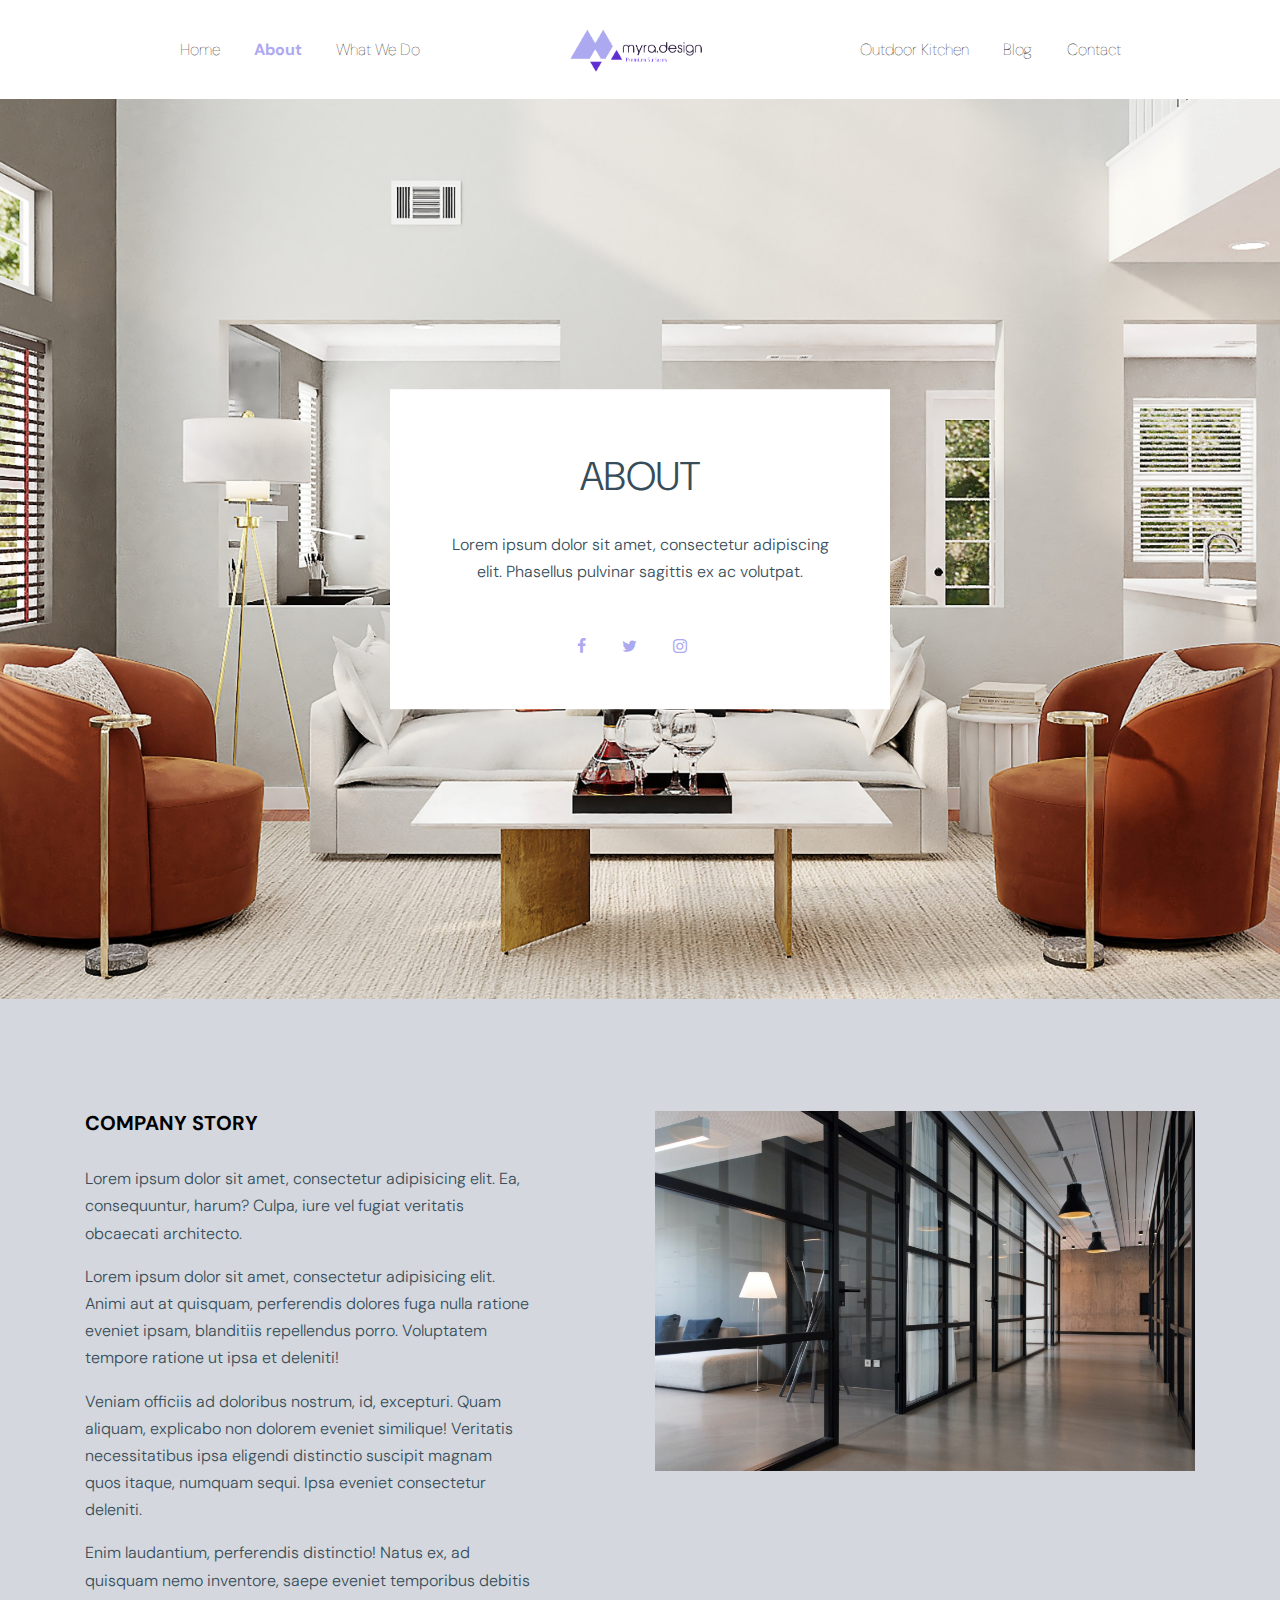
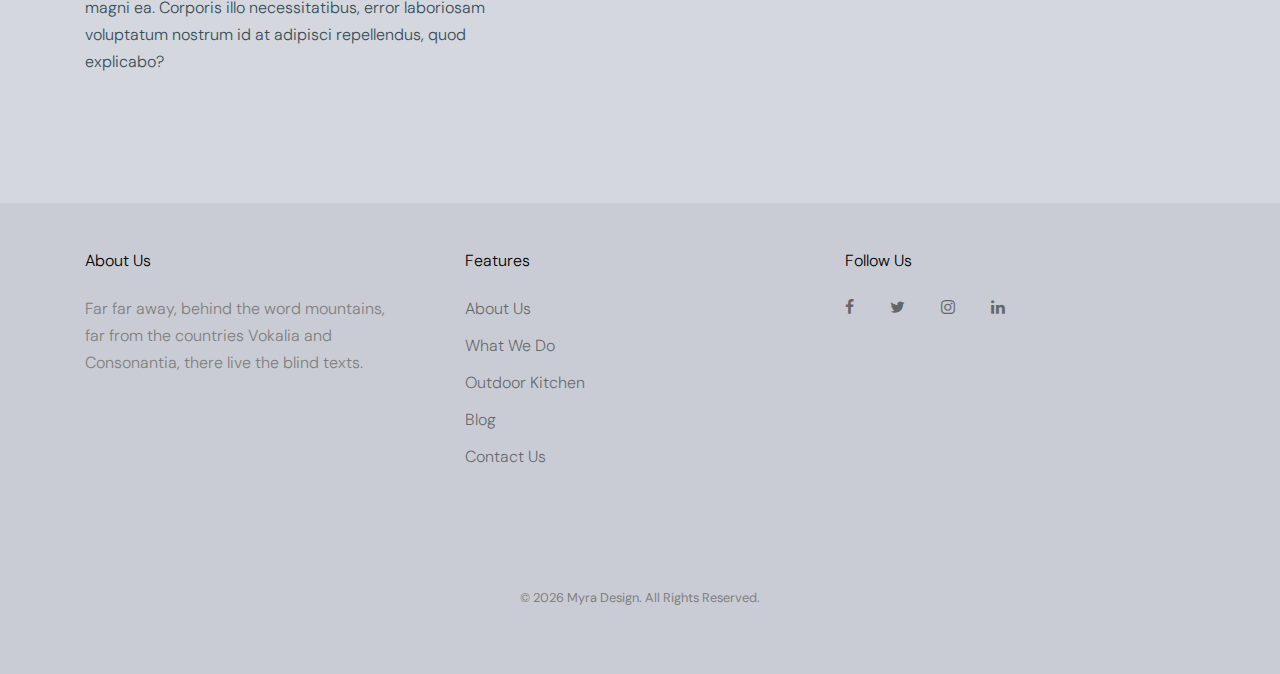
==== commit a2c49b90: "new" ====
--- a/about.html
+++ b/about.html
@@ -96,13 +96,12 @@
           <div class="row align-items-center justify-content-center">
             <div class="col-lg-12 text-center">
               <div class="box-92819">
-                <h1 class="text-uppercase mb-3">ABOUT US</h1>
+                <h1 class="text-uppercase mb-3">ABOUT</h1>
                 <p class="mb-5">Lorem ipsum dolor sit amet, consectetur adipiscing elit. Phasellus pulvinar sagittis ex ac
                   volutpat.</p>
-                <a href="#about-section" class="smoothscroll pl-0 pr-3"><span class="icon-facebook"></span></a>
-                <a href="#" class="pl-3 pr-3"><span class="icon-twitter"></span></a>
-                <a href="#" class="pl-3 pr-3"><span class="icon-instagram"></span></a>
-                <a href="#" class="pl-3 pr-3"><span class="icon-linkedin"></span></a>
+                  <a href="#" class="pl-0 pr-3"><span class="icon-facebook"></span></a>
+                  <a href="#" class="pl-3 pr-3"><span class="icon-twitter"></span></a>
+                  <a href="#" class="pl-3 pr-3"><span class="icon-instagram"></span></a>
             </div>
           </div>
         </div>
